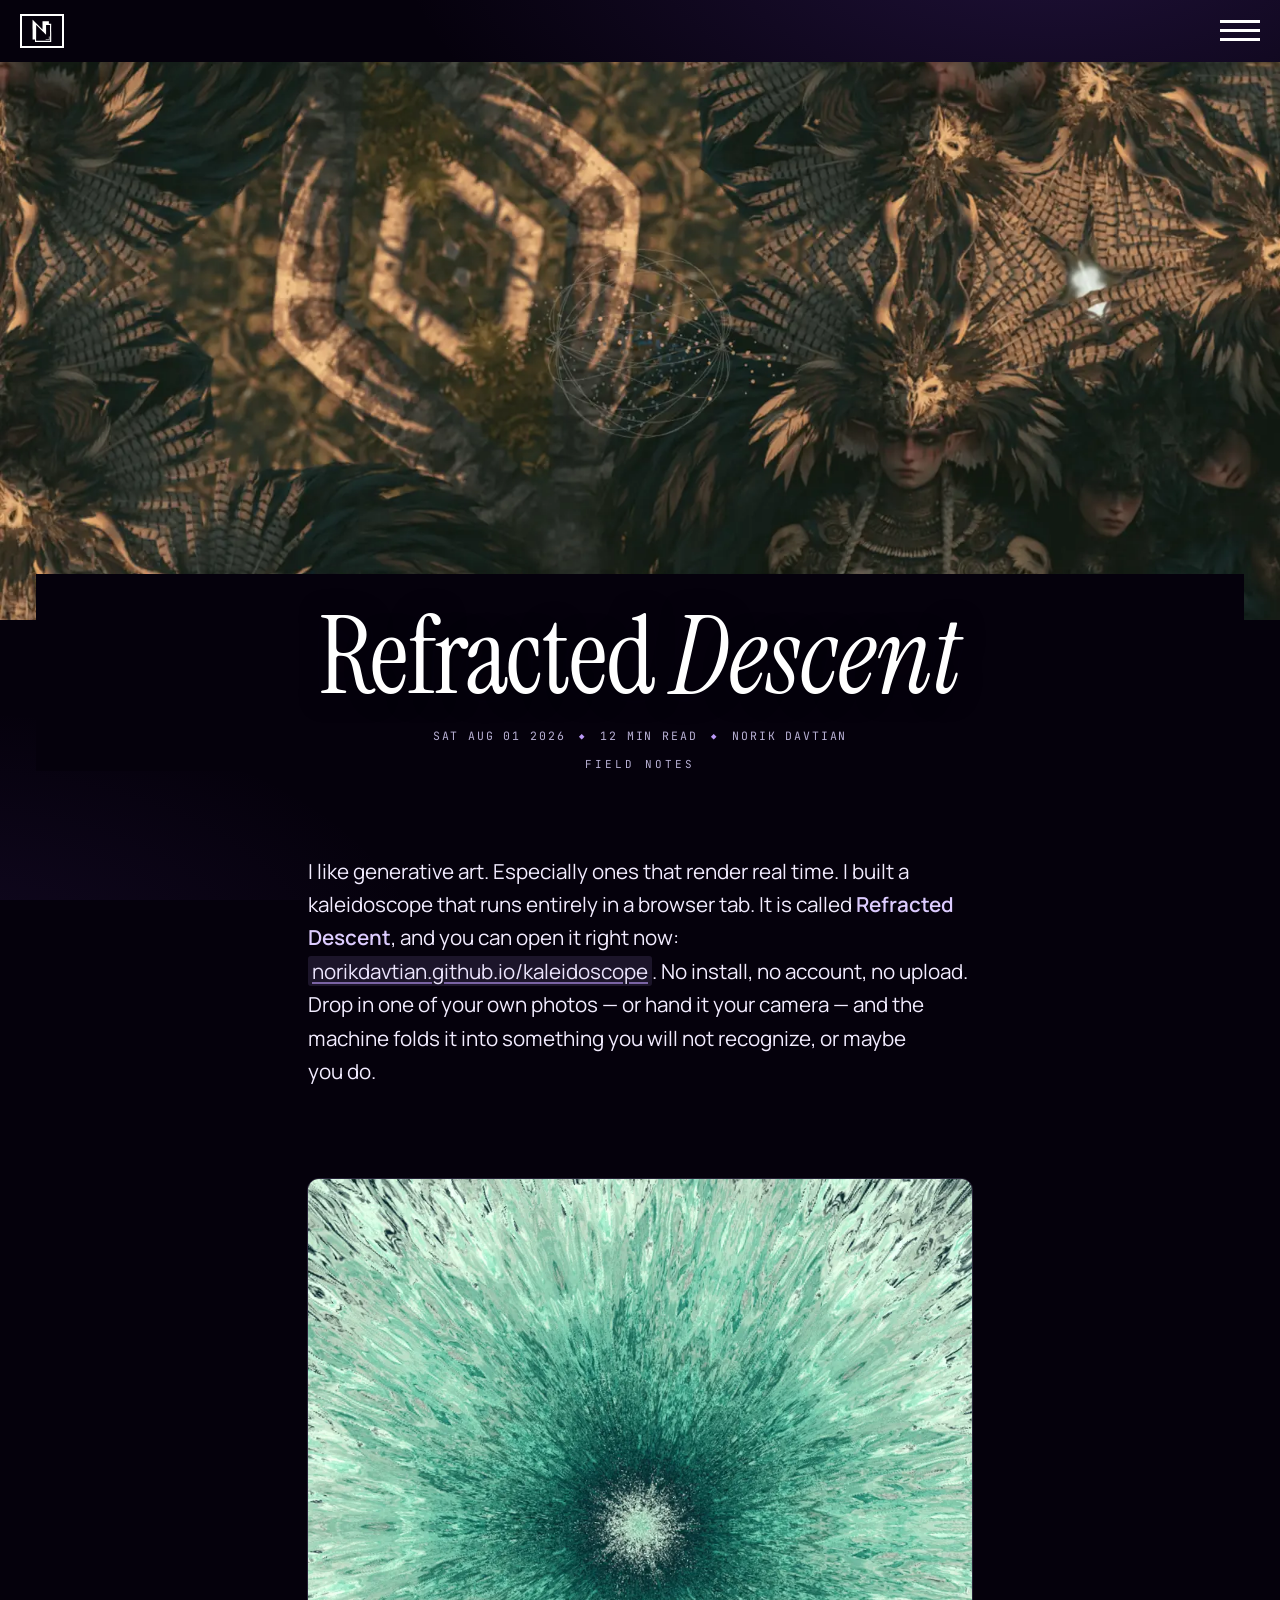
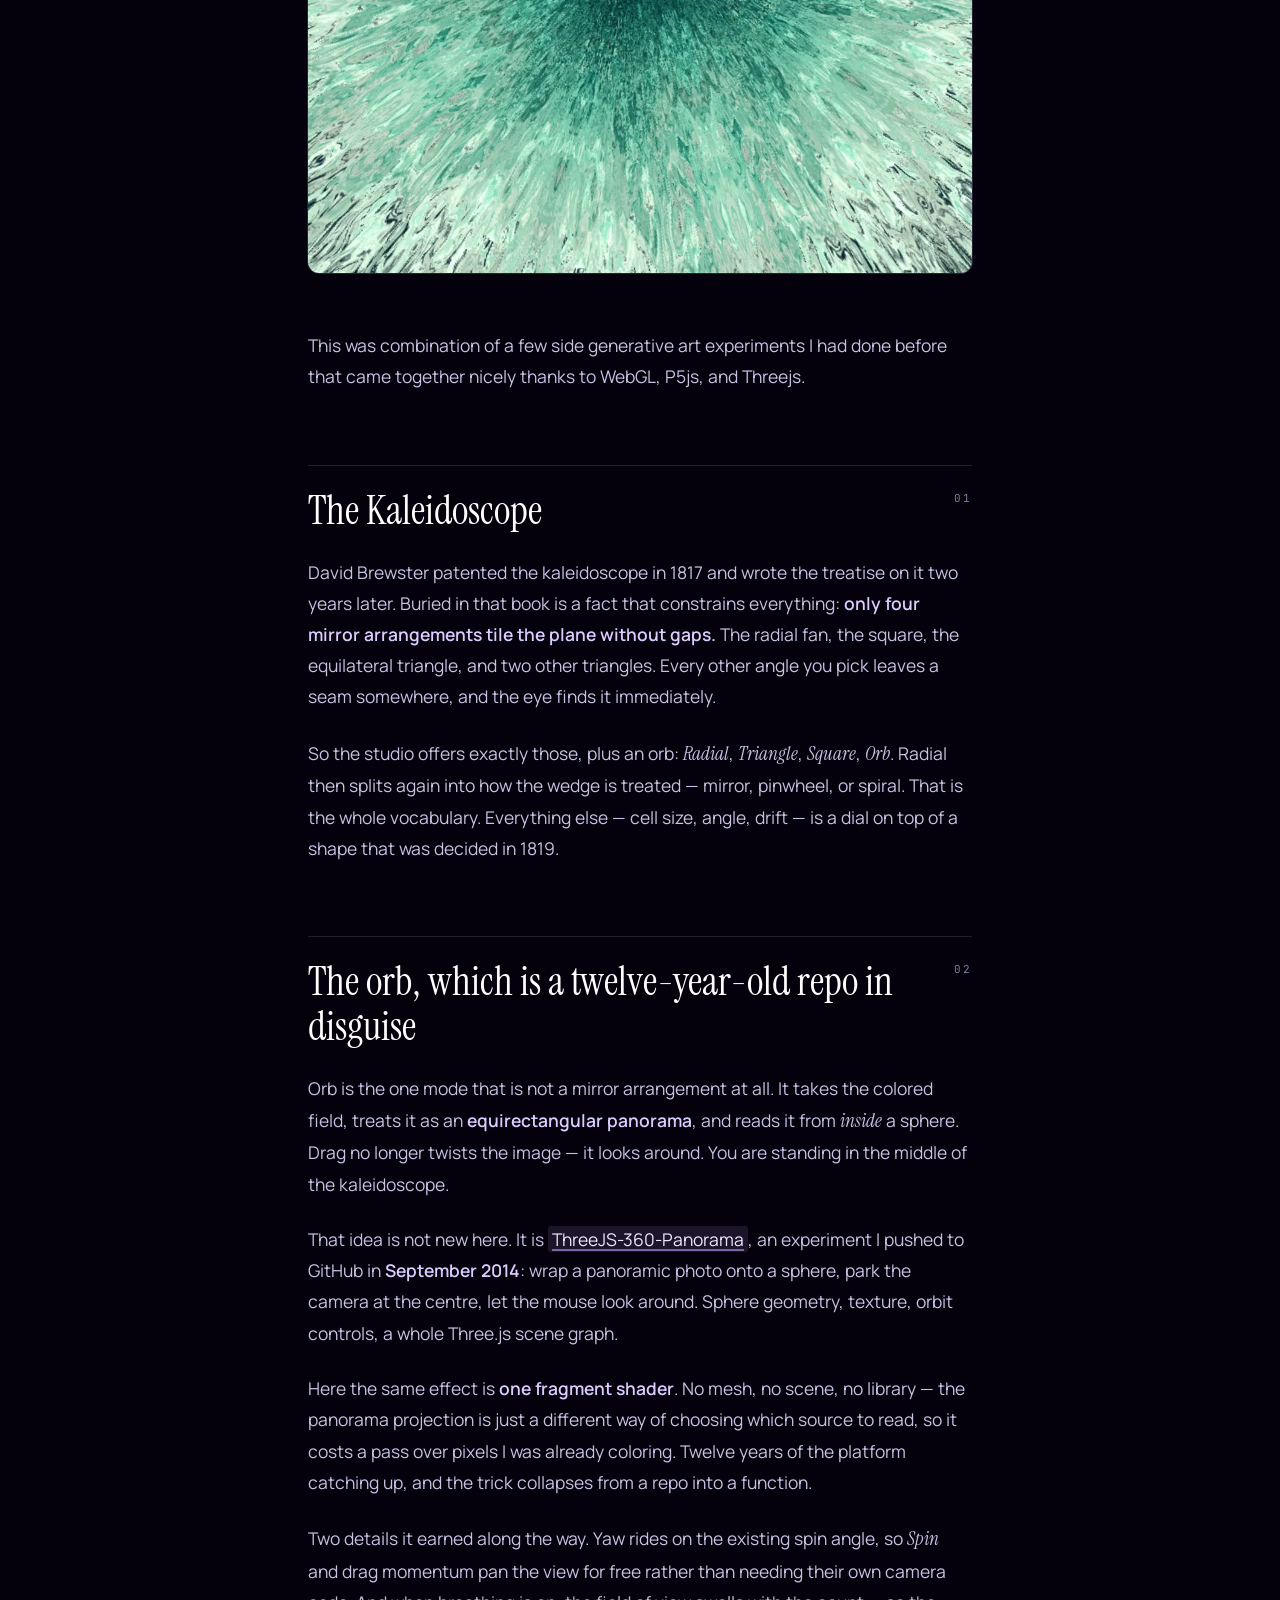
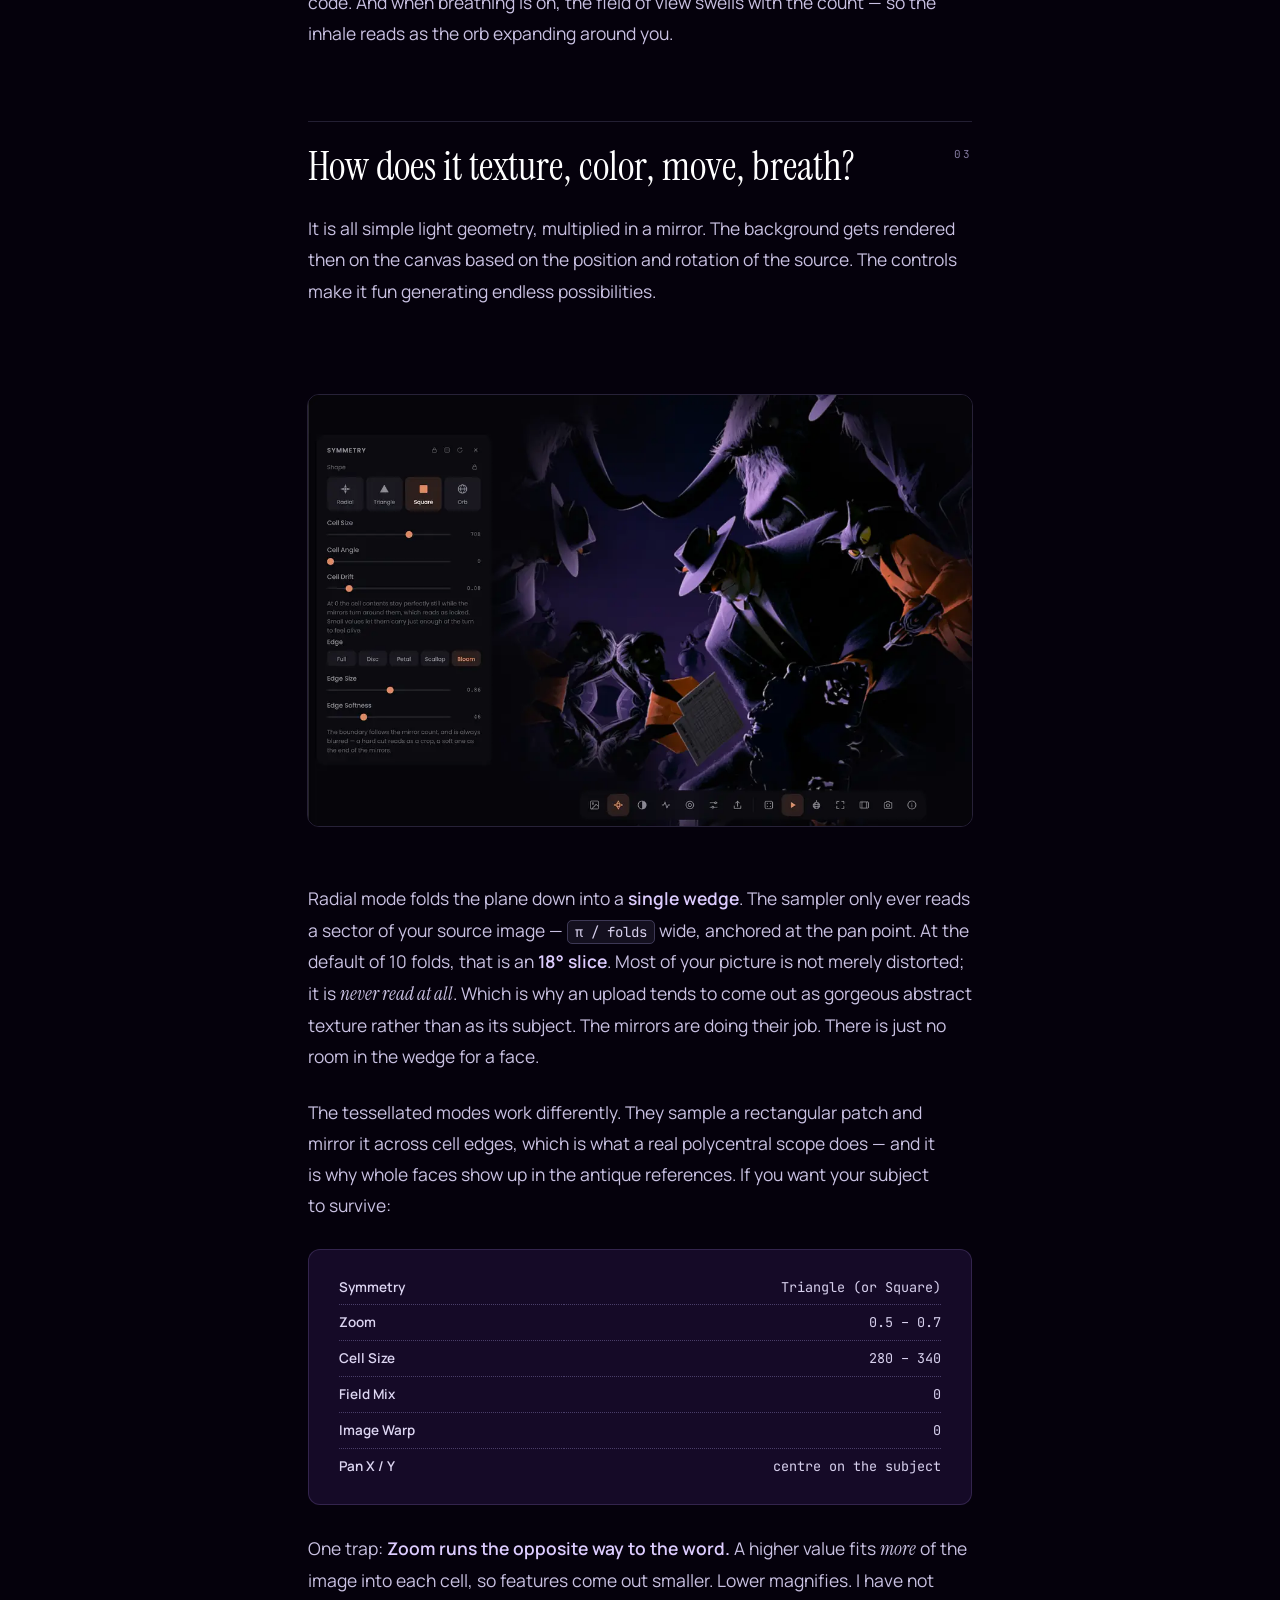
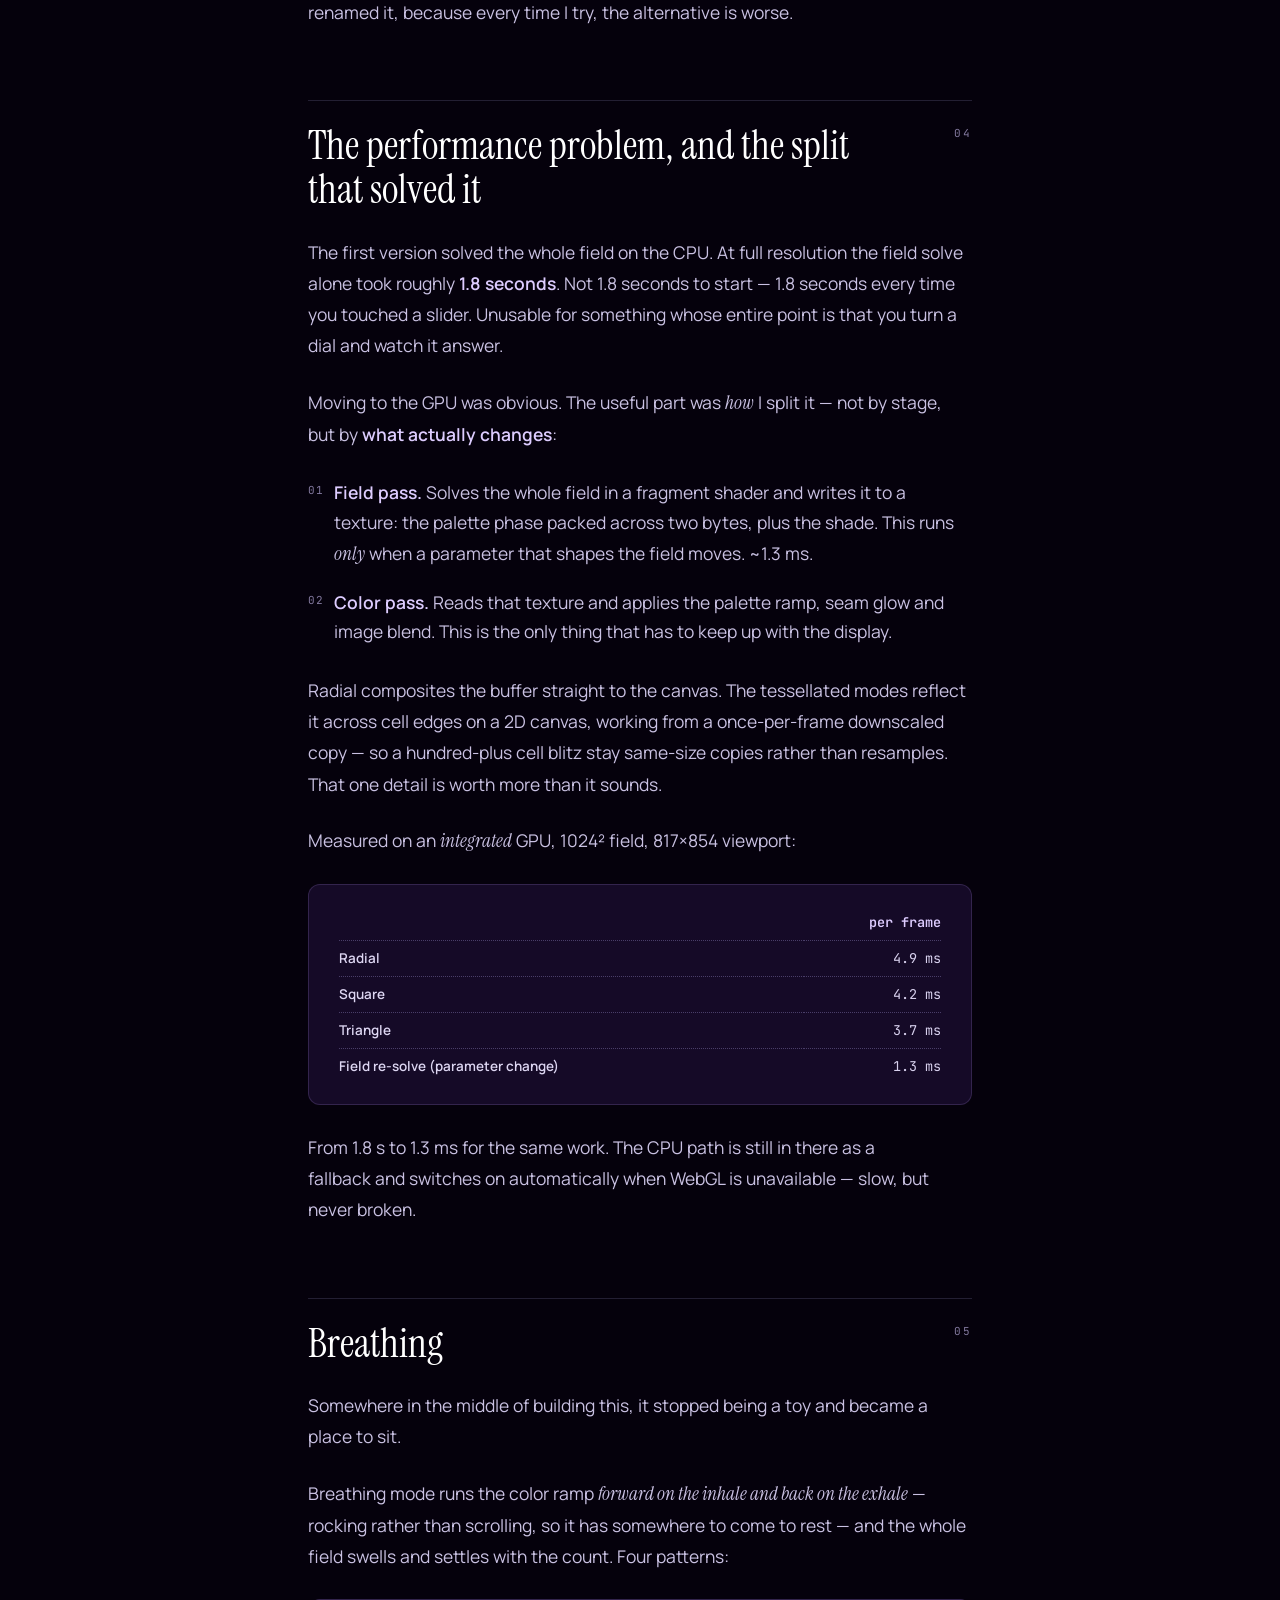
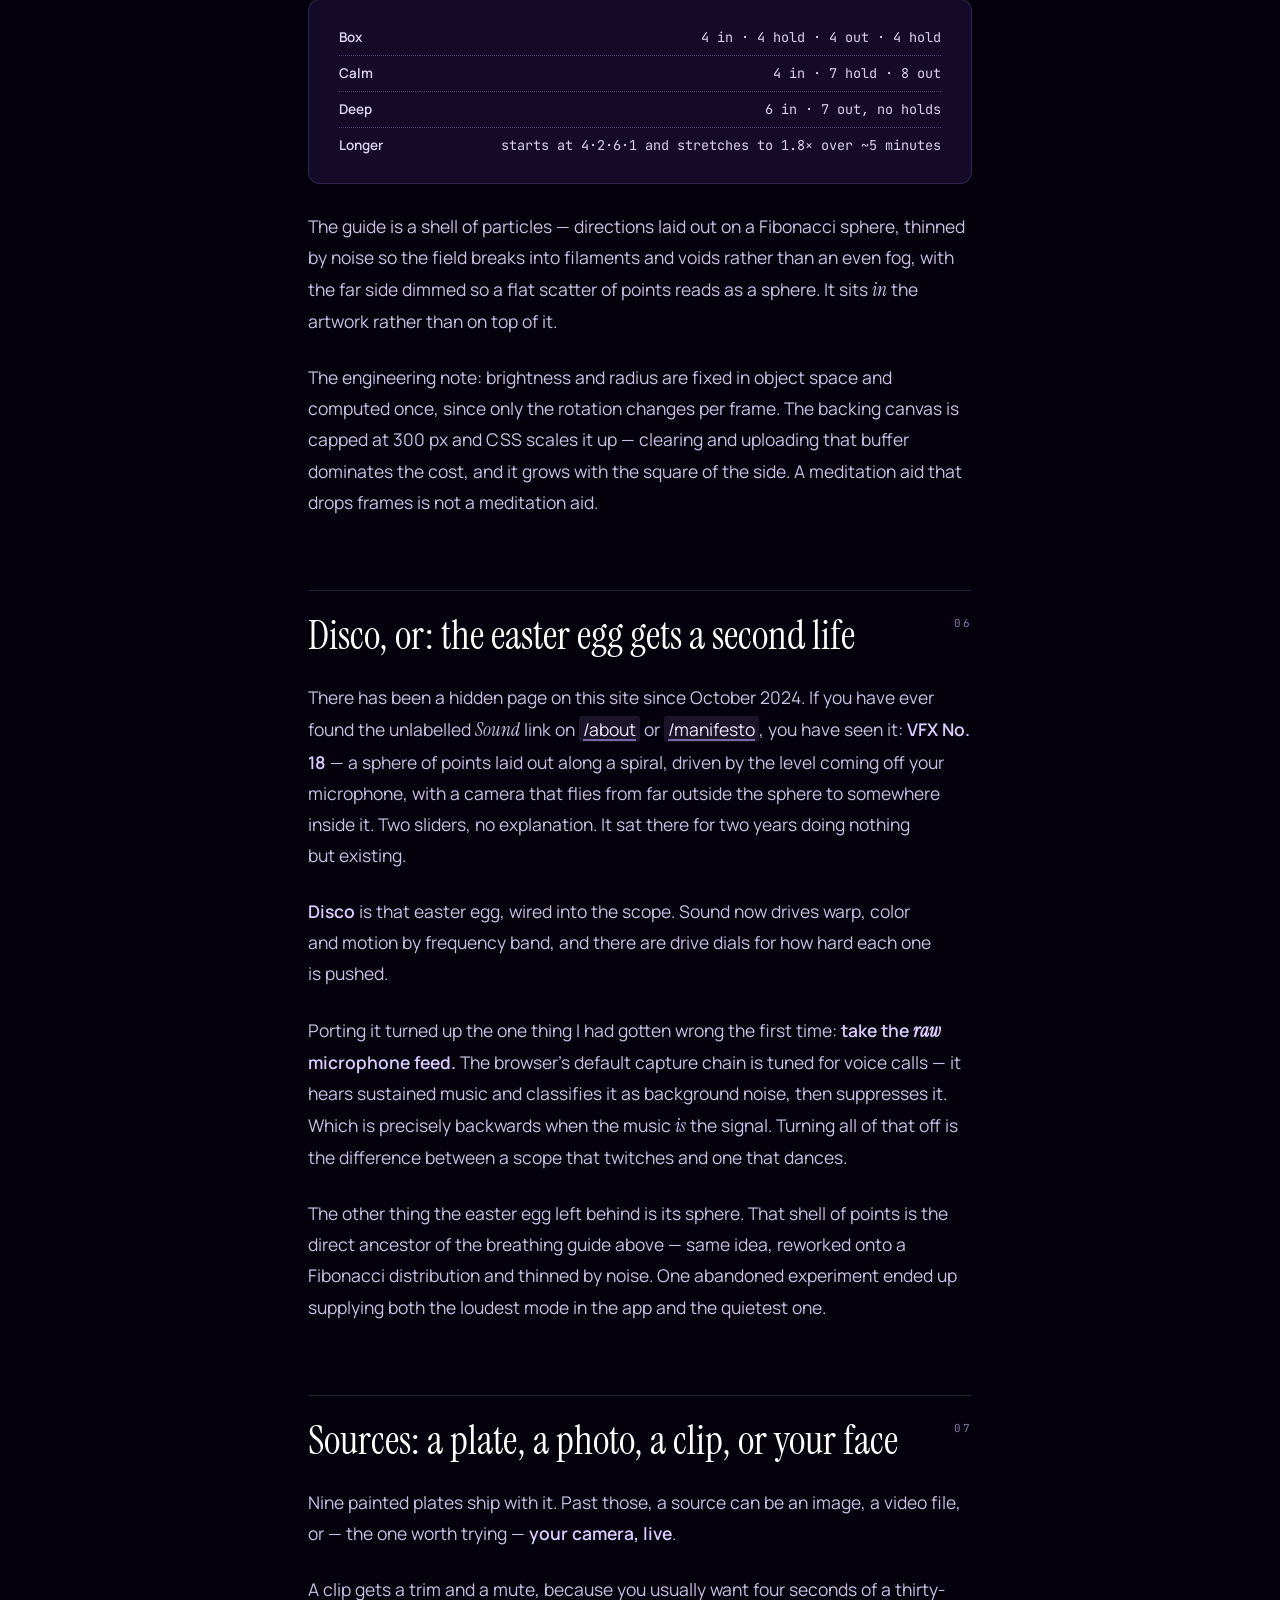
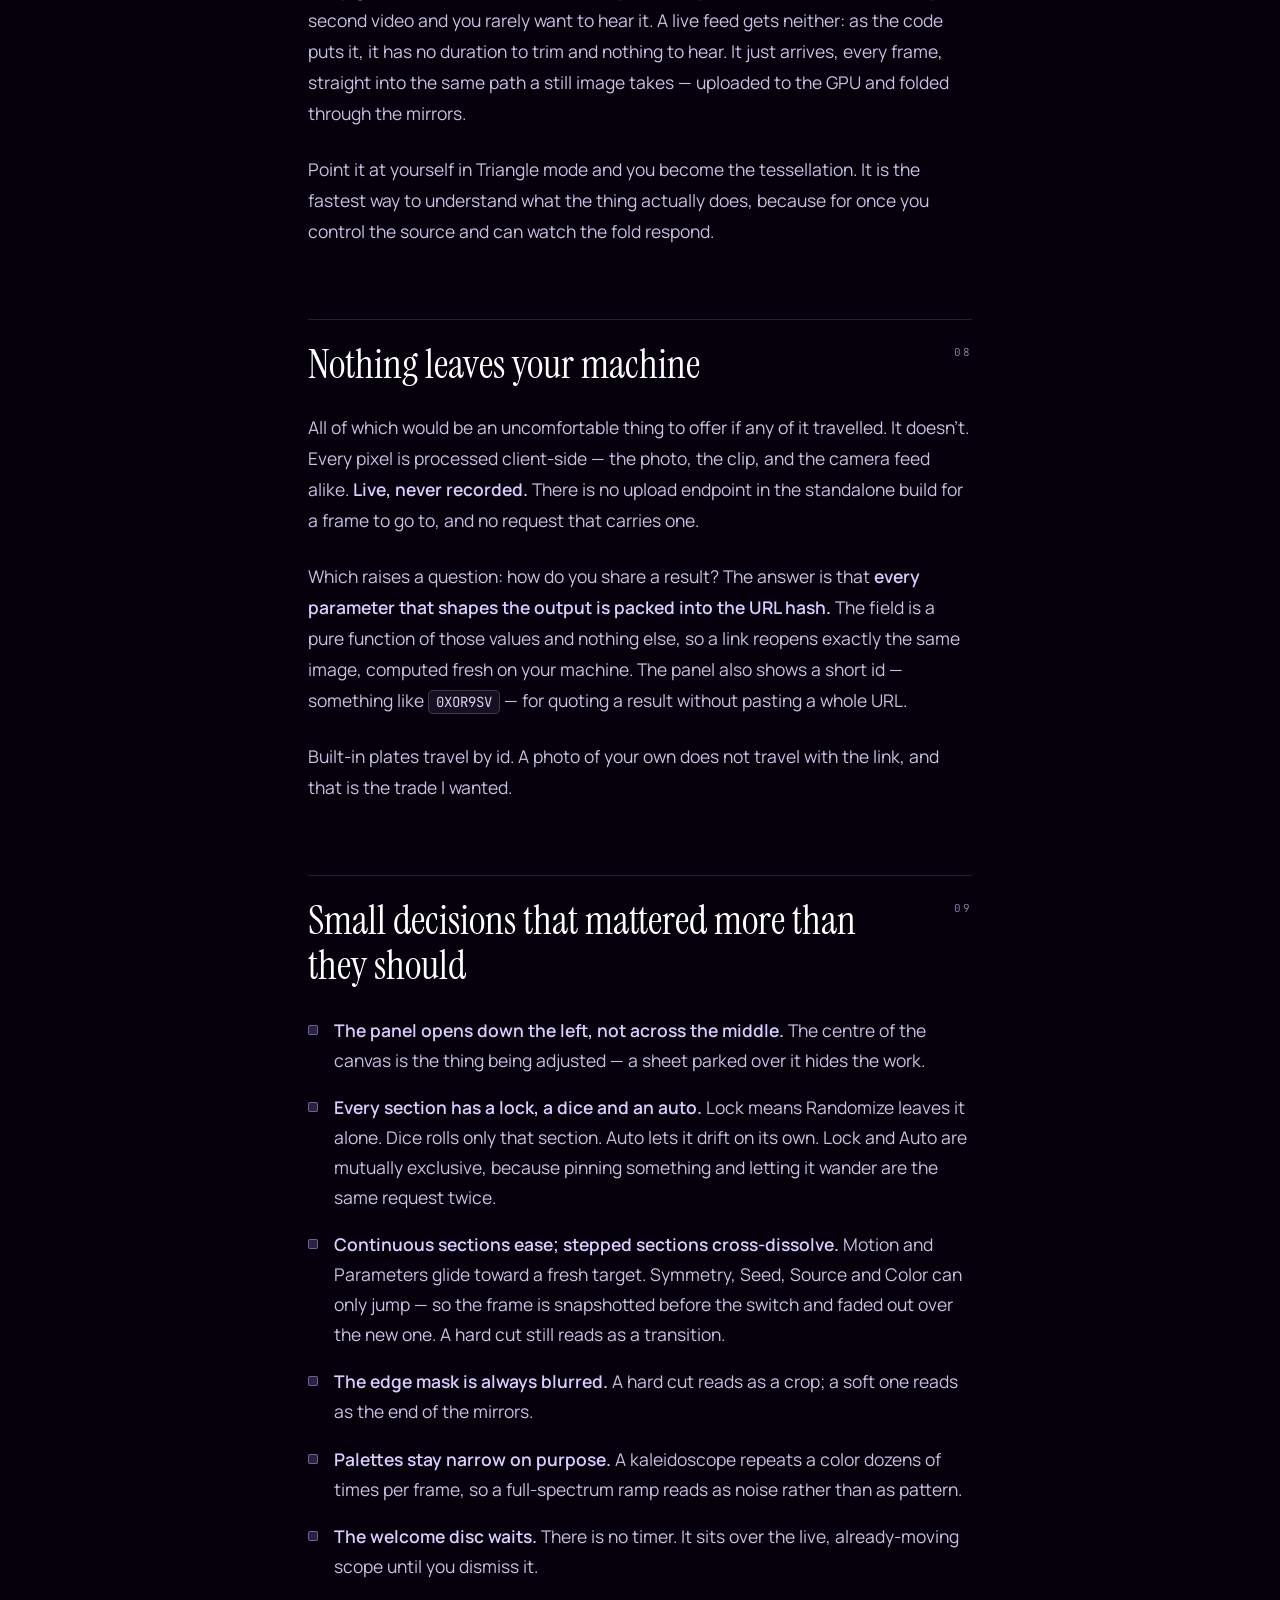
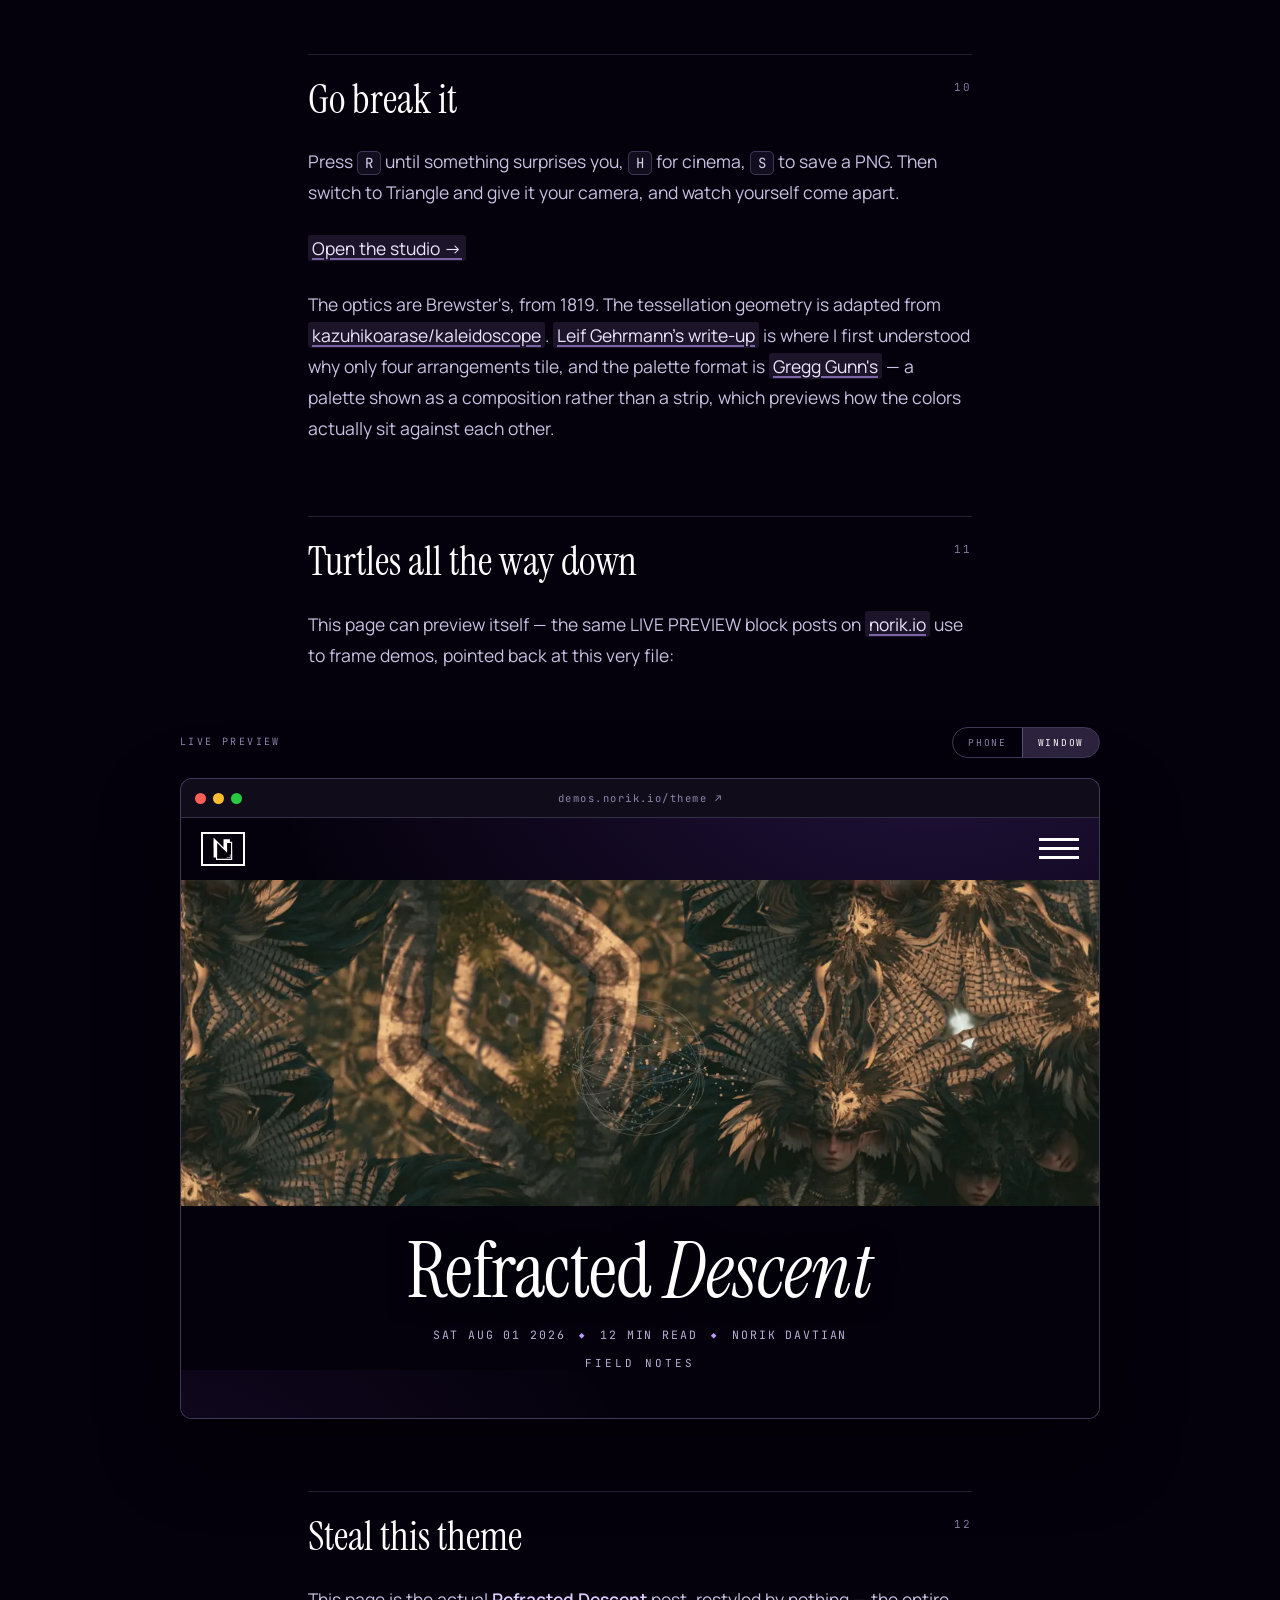
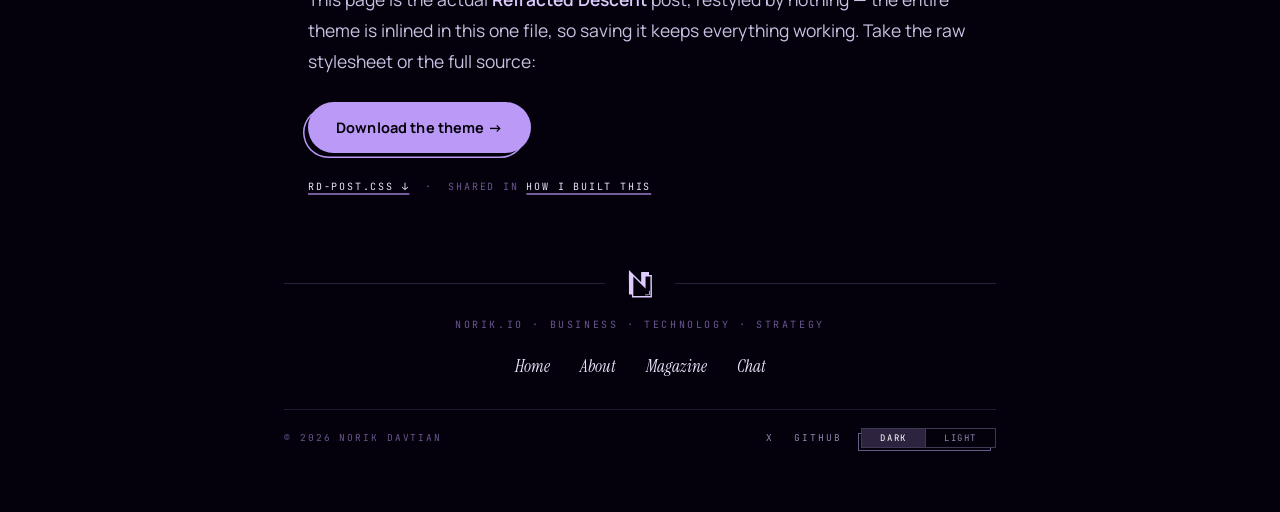
==== theme/index.html @ bcbc30b2 "norik.io demos — Refracted Descent theme and demo blocks demos.norik.io, served by GitHub Pages. Eac" ====
<!DOCTYPE html>
<html lang="en" data-rd data-theme="dark">
<head>
  <meta charset="utf-8">
  <meta name="viewport" content="width=device-width, initial-scale=1">
  <title>Refracted Descent — the theme, self-contained</title>
  <!-- Self-contained: the entire Refracted Descent theme is inlined below, so
       saving this one file keeps the page working (webfonts and the hero
       artwork degrade gracefully offline). -->
  <link rel="stylesheet" href="https://fonts.googleapis.com/css2?family=Instrument+Serif:ital@0;1&family=Manrope:wght@300;400;500;600;700;800&family=JetBrains+Mono:wght@300;400;500;600;700&display=swap">
  <script src="/shared/shell.js" data-bare defer></script>
  <style>
html, body { margin: 0; }

/* design footer (from Refracted Descent.dc.html, medium variant) */
.nmark { height: 26px; width: auto; display: block; }
#main-header .logo { border: 0; padding: 0; color: #000; background: none; display: inline-flex; }
html[data-theme="dark"] #main-header .logo { color: var(--ink); }
.rd-designfoot { max-width: 760px; margin: clamp(48px, 7vw, 72px) auto 0; padding: 0 24px 64px; box-sizing: border-box; }
.rdf-rulerow { display: flex; align-items: center; gap: 22px; }
.rdf-rule { flex: 1; height: 1px; background: rgba(var(--line-rgb), 0.18); }
.rdf-logo { color: var(--chrome); display: inline-flex; will-change: transform; background: none; padding: 0; }
.rdf-logo .nmark { height: 32px; }
.rdf-tag { text-align: center; font-family: var(--tc-mono); font-size: 10px; letter-spacing: 0.26em; color: var(--faint); margin-top: 18px; }
.rdf-nav { display: flex; justify-content: center; flex-wrap: wrap; gap: 8px 30px; margin-top: 24px; }
.rdf-nav a { font-family: var(--tc-serif); font-style: italic; font-size: 17px; color: var(--link); text-decoration: none; background: none; padding: 0; }
.rdf-nav a:hover { color: var(--ink); background: none; }
.rdf-bar { border-top: 1px solid rgba(var(--line-rgb), 0.14); margin-top: 32px; padding-top: 18px; display: flex; justify-content: space-between; align-items: center; flex-wrap: wrap; gap: 10px 24px; font-family: var(--tc-mono); font-size: 9.5px; letter-spacing: 0.2em; color: var(--faint); }
.rdf-bar a { color: var(--dim); text-decoration: none; background: none; padding: 0; }
.rdf-bar a:hover { color: var(--ink); background: none; }
.rdf-bar-right { display: flex; gap: 20px; align-items: center; }

/* ---- site chrome for the self-contained demo --------------------------- */
#main-header { position: relative; z-index: 100; }
#main-header .hdr-inner { display: flex; justify-content: space-between; align-items: center; padding: 14px 20px; }
#main-header .logo, .footer-logo {
  font-family: Georgia, serif; font-weight: 700; font-size: 20px; line-height: 1;
  text-decoration: none; border: 2px solid currentColor; padding: 2px 9px; display: inline-block;
  color: #000; background: none;
}
.burger-menu { width: 40px; height: 30px; background: none; border: 0; cursor: pointer; position: relative; padding: 0; }
.burger-menu i { display: block; position: absolute; height: 3px; width: 100%; left: 0; background: #000; transition: all 0.3s ease; }
.burger-menu i:nth-child(1) { top: 4px; }
.burger-menu i:nth-child(2) { top: 13px; }
.burger-menu i:nth-child(3) { top: 22px; }
.burger-menu.open i:nth-child(1) { transform: rotate(45deg); top: 13px; }
.burger-menu.open i:nth-child(2) { opacity: 0; }
.burger-menu.open i:nth-child(3) { transform: rotate(-45deg); top: 13px; }
#main-nav { position: fixed; inset: 0; z-index: 50; display: flex; flex-direction: column; align-items: center; justify-content: center; gap: 26px; background: #d1d5db; }
#main-nav[hidden] { display: none; }
#main-nav a.text-xl { font-size: 20px; color: #1f2937; text-decoration: none; background: none; padding: 0; }
#main-nav a.bg-black { background: #000; color: #fff; padding: 16px 26px; border-radius: 999px; text-decoration: none; }



.demo-band {
  position: absolute; inset: 0;
  background:
    conic-gradient(from 0.2turn at 30% 40%, rgba(187,154,247,0.55), rgba(129,77,222,0.2) 30%, transparent 45%, rgba(187,154,247,0.4) 70%, transparent 90%),
    radial-gradient(900px 500px at 60% 20%, rgba(129,77,222,0.5), transparent 65%),
    #0a0416;
}
/* ============================================================================
   Refracted Descent blog theme — post pages only.
   Every rule is keyed under html[data-rd], which pages/posts/[id].vue sets on
   mount and removes on unmount, so none of this touches the rest of the site.
   Tokens and layout come from the Claude Design project "Refracted Descent
   Redesign" (Refracted Descent.dc.html + Hero Options.dc.html).
   ========================================================================== */

/* ---- tokens ------------------------------------------------------------ */
/* Dark tokens also apply site-wide when the SiteFooter toggle sets
   data-theme="dark", so the shared chrome below can theme every page. */
html[data-rd],
html[data-theme="dark"] {
    color-scheme: dark;
    --tc-serif: 'Instrument Serif', Georgia, serif;
    --tc-sans: 'Manrope', system-ui, -apple-system, sans-serif;
    --tc-mono: 'JetBrains Mono', ui-monospace, 'SF Mono', monospace;
    --bg: #05010C; --bg-rgb: 5, 1, 12;
    --accent: #BB9AF7; --accent-rgb: 187, 154, 247;
    --accent-deep: #814DDE; --glow-rgb: 129, 77, 222;
    --line-rgb: 194, 184, 255;
    --ink: #ffffff; --ink-hi: #f2ecff; --em: #DDCCFF;
    --rd-body: #c9c1e2; --link: #ece5fd; --label: #ddd6f2;
    --mono-val: #d8d1ee; --note-link: #cbbfe8; --meta-hi: #b8b0d4;
    --note: #a49cc0; --dim: #8f86ad; --num: #83799f; --faint: #6B578F;
    --bar: #C2B8FF; --chrome: #DECCFF;
    --sel-bg: #ffffff; --sel-ink: #05010C;
    --btn-ink: #05010C; --btn-hover: #DDCCFF;
}

html[data-rd][data-theme="light"] {
    color-scheme: light;
    --bg: #ffffff; --bg-rgb: 255, 255, 255;
    --accent: #59635e; --accent-rgb: 89, 99, 94;
    --accent-deep: #262827; --glow-rgb: 133, 147, 140;
    --line-rgb: 38, 40, 39;
    --ink: #262827; --ink-hi: #1d1f1e; --em: #262827;
    --rd-body: #3f4241; --link: #262827; --label: #333534;
    --mono-val: #4a514d; --note-link: #4a514d; --meta-hi: #505854;
    --note: #555e59; --dim: #67726c; --num: #7b8882; --faint: #818e87;
    --bar: #85938c; --chrome: #262827;
    /* The site's classic yellow highlighter carries over to light theme. */
    --sel-bg: #ffe26e; --sel-ink: #000000;
    --btn-ink: #EAEAEA; --btn-hover: #404643;
}
html[data-rd][data-theme="light"] .rd-article i {
    background: #ffe26e;
    color: #000;
}
html[data-rd][data-theme="light"] .rd-toc a.rd-on .rd-toc-label {
    background: #ffe26e;
    color: #000;
}

/* ---- page canvas (overrides the site-wide light pin) ------------------- */
html[data-rd],
html[data-rd] body {
    background:
        radial-gradient(1100px 600px at 82% -10%, rgba(var(--glow-rgb), 0.22), transparent 60%),
        radial-gradient(900px 480px at -5% 108%, rgba(var(--glow-rgb), 0.1), transparent 55%),
        var(--bg);
    background-attachment: fixed;
    color: var(--rd-body);
    font-family: var(--tc-sans);
}

html[data-rd] ::selection { background: var(--sel-bg); color: var(--sel-ink); text-shadow: none; }

/* ---- site chrome ------------------------------------------------------- */
/* The header keeps the site's default look on posts: in-flow, black logo,
   black burger — same as everywhere else, on the page canvas. (z-index above
   the z-50 overlay nav so the burger keeps its morph-to-X and stays
   clickable.) */
html[data-rd] #main-header {
    position: relative;
    z-index: 100;
    background: transparent;
    border: 0;
}
html[data-rd] #main-header .logo { color: #000; }
/* No bar behind the chrome anymore, so dark theme needs light ink to stay
   visible on the dark canvas — on posts and everywhere else. */
html[data-theme="dark"] #main-header .logo { color: var(--ink); }
html[data-theme="dark"] #main-header .burger-menu i { background: var(--ink); }

/* Overlay menu: site default — no re-skin on posts. Dark theme only swaps
   the palette: dark canvas, light links, inverted CTA (site-wide). */
html[data-theme="dark"] #main-nav { background: var(--bg); }
html[data-theme="dark"] #main-nav a.text-xl { color: var(--ink); }
html[data-theme="dark"] #main-nav a.bg-black { background: #fff; color: #000; }

/* The sideways "Business . Technology . Strategy" tag stays off post pages. */
html[data-rd] .services { display: none; }

/* The universal SiteFooter (newsletter + socials + theme pill) recolors on
   posts and on any dark-theme page — both define the rd tokens. */
:is(html[data-rd], html[data-theme="dark"]) :is(html[data-rd], html[data-theme="dark"]) #site-footer { color: var(--rd-body); }
:is(html[data-rd], html[data-theme="dark"]) #site-footer .footer-logo { color: var(--chrome); }
:is(html[data-rd], html[data-theme="dark"]) #site-footer .social a { color: var(--rd-body); }

/* ---- hero -------------------------------------------------------------- */
.rd-hero { position: relative; overflow: hidden; }
.rd-eyebrow {
    font-family: var(--tc-mono);
    font-size: 11px;
    letter-spacing: 0.28em;
    text-transform: uppercase;
}
.rd-title {
    font-family: var(--tc-serif);
    font-weight: 400;
    line-height: 0.98;
    letter-spacing: -0.01em;
    margin: 0;
}
.rd-title em { font-style: italic; letter-spacing: 0; }
.rd-meta {
    display: flex;
    flex-wrap: wrap;
    gap: 14px;
    align-items: baseline;
    font-family: var(--tc-mono);
    font-size: 11.5px;
    letter-spacing: 0.16em;
    text-transform: uppercase;
}
.rd-meta .rd-dot { color: var(--accent); font-size: 9px; }
.rd-hero-media {
    position: absolute;
    left: 50%; top: 0;
    height: 100%; width: auto;
    max-width: none;
    transform: translate3d(-50%, 0, 0);
    will-change: transform;
}
video.rd-hero-media { object-fit: cover; min-width: 100%; }

/* backdrop — full-bleed image, centered title over it */
.rd-hero--backdrop {
    min-height: clamp(540px, 94vh, 920px);
    display: flex;
    flex-direction: column;
}
.rd-hero--backdrop .rd-scrim { display: none; }
.rd-hero--backdrop .rd-hero-copy {
    position: relative; z-index: 2; flex: 1;
    display: flex; flex-direction: column; justify-content: center;
    text-align: center;
    padding: clamp(24px, 4vw, 44px) 20px clamp(56px, 9vh, 96px);
}
.rd-hero--backdrop .rd-eyebrow, .rd-hero--overlap .rd-eyebrow { color: #b8b0d4; }
.rd-hero--backdrop .rd-title {
    font-size: clamp(42px, 9.5vw, 122px);
    margin: 28px auto 0;
    max-width: 980px;
    color: #ffffff;
}
.rd-hero--backdrop .rd-meta { justify-content: center; margin-top: 30px; color: #b8b0d4; }
.rd-hero--backdrop .rd-meta .rd-dot, .rd-hero--overlap .rd-meta .rd-dot { color: #BB9AF7; }

/* classic — image band, then title below on the page canvas */
.rd-hero--classic { padding-top: 0; }
.rd-hero--classic .rd-band {
    position: relative;
    height: clamp(320px, 58vh, 640px);
    overflow: hidden;
}
/* Cover the full band width with ~15% overflow so the sideways parallax
   pan has a budget to move within. */
.rd-hero--classic .rd-band .rd-hero-media {
    width: 115%;
    min-width: 115%;
    height: 100%;
    object-fit: cover;
}
.rd-hero--classic .rd-hero-copy { text-align: center; padding: clamp(30px, 5vh, 48px) 24px 0; }
.rd-hero--classic .rd-eyebrow, .rd-hero--plate .rd-eyebrow, .rd-hero--split .rd-eyebrow { color: var(--dim); }
.rd-hero--classic .rd-title, .rd-hero--plate .rd-title {
    font-size: clamp(38px, 6.5vw, 76px);
    margin: 16px auto 0;
    color: var(--ink);
}
.rd-hero--classic .rd-meta, .rd-hero--plate .rd-meta { justify-content: center; margin-top: 18px; color: var(--meta-hi); }

/* split — title panel left, image column right */
.rd-hero--split { min-height: clamp(540px, 94vh, 920px); display: flex; }
.rd-hero--split .rd-split-copy {
    width: 35%; flex: none;
    display: flex; flex-direction: column; justify-content: center;
    box-sizing: border-box;
    padding: 96px clamp(26px, 4vw, 64px) 48px;
}
.rd-hero--split .rd-title { font-size: clamp(36px, 4vw, 60px); line-height: 1.06; color: var(--ink); }
.rd-hero--split .rd-meta { margin-top: 22px; color: var(--meta-hi); display: block; line-height: 2; }
.rd-hero--split .rd-split-media { flex: 1; position: relative; overflow: hidden; }
@media (max-width: 899px) {
    .rd-hero--split { flex-direction: column; min-height: 0; }
    .rd-hero--split .rd-split-copy { width: 100%; padding-top: 96px; }
    .rd-hero--split .rd-split-media { min-height: 46vh; }
}

/* plate — quiet type first, image as a framed print below */
.rd-hero--plate { padding-top: 28px; }
.rd-hero--plate .rd-hero-copy { text-align: center; padding: 0 24px; }
.rd-hero--plate .rd-plate { max-width: 1240px; margin: clamp(28px, 5vh, 44px) auto 0; padding: 0 clamp(24px, 5vw, 44px); }
.rd-hero--plate .rd-plate img,
.rd-hero--plate .rd-plate video {
    display: block; width: 100%; height: auto;
    border: 1px solid rgba(var(--line-rgb), 0.24);
}
.rd-hero--plate .rd-plate-caption {
    display: flex; justify-content: space-between; gap: 16px;
    font-family: var(--tc-mono);
    font-size: 8.5px; letter-spacing: 0.14em; text-transform: uppercase;
    color: var(--faint);
    margin-top: 8px;
}

/* overlap — image band up top, huge title breaking out of it */
.rd-hero--overlap .rd-band {
    position: relative;
    height: clamp(340px, 62vh, 680px);
    overflow: hidden;
}
/* Cover the full band width with ~15% overflow so the sideways parallax
   pan has a budget to move within. */
.rd-hero--overlap .rd-band .rd-hero-media {
    width: 115%;
    min-width: 115%;
    height: 100%;
    object-fit: cover;
}
.rd-hero--overlap .rd-band .rd-scrim {
    position: absolute; inset: 0;
    background: linear-gradient(to top, rgba(5,1,12,0.55) 0%, rgba(5,1,12,0.1) 45%, rgba(5,1,12,0.4) 100%);
}
.rd-hero--overlap .rd-hero-copy {
    position: relative;
    max-width: 1080px;
    margin: clamp(-46px, -6vw, -72px) auto 0;
    padding: clamp(20px, 3vw, 32px) clamp(24px, 5vw, 64px) 0;
    /* Solid page-canvas plate so the title breaks out of the image cleanly. */
    background: var(--bg);
    text-align: center;
}
.rd-hero--overlap .rd-meta { justify-content: center; }
.rd-hero--overlap .rd-title {
    font-size: clamp(48px, 8.5vw, 108px);
    line-height: 0.94;
    color: #ffffff;
    text-shadow: 0 2px 24px rgba(5, 1, 12, 0.55);
}
html[data-rd][data-theme="light"] .rd-hero--overlap .rd-title {
    color: var(--ink);
    text-shadow: 0 2px 24px rgba(255, 255, 255, 0.65);
}
.rd-hero--overlap .rd-meta { margin-top: 20px; color: var(--meta-hi); }
.rd-hero--overlap .rd-eyebrow { margin-top: 14px; }

/* ---- table of contents ------------------------------------------------- */
.rd-toc {
    position: fixed;
    left: 44px; top: 200px;
    width: 240px;
    z-index: 40;
}
.rd-toc-head {
    font-family: var(--tc-mono);
    font-size: 10px; letter-spacing: 0.24em;
    color: var(--faint);
    margin-bottom: 16px;
}
.rd-toc a {
    display: flex; gap: 10px; align-items: baseline;
    margin: 0 0 10px;
    text-decoration: none;
    font-family: var(--tc-mono);
    font-size: 11px; letter-spacing: 0.02em;
    color: var(--dim);
}
.rd-toc a:hover { color: var(--ink); background: transparent; }
.rd-toc a .rd-toc-num { font-size: 10px; color: var(--faint); }
.rd-toc a .rd-toc-label { padding: 1px 4px; border-radius: 3px; }
.rd-toc a.rd-on { color: var(--ink); font-weight: 700; }
.rd-toc a.rd-on .rd-toc-label { background: rgba(var(--accent-rgb), 0.22); }

/* ---- article ----------------------------------------------------------- */
.rd-article {
    max-width: 664px;
    margin: clamp(56px, 9vw, 84px) auto 0;
    padding: 0 24px;
    font-size: 17.5px;
    line-height: 1.78;
    text-wrap: pretty;
    font-weight: 400;
    counter-reset: rd-sec;
}
.rd-article a {
    color: var(--link);
    text-decoration: underline;
    text-decoration-color: rgba(var(--accent-rgb), 0.6);
    text-decoration-thickness: 1.5px;
    text-underline-offset: 3px;
    /* Slight resting tint so links read as marked without being loud. */
    background: rgba(var(--accent-rgb), 0.13);
    padding: 1px 4px;
    border-radius: 3px;
    transition: background 0.15s ease-out, color 0.15s ease-out, text-decoration-color 0.15s ease-out;
}
.rd-article a:hover {
    color: var(--ink);
    background: rgba(var(--accent-rgb), 0.28);
    text-decoration-color: var(--accent);
}
/* CTA pill from the design ("Open the studio →") — add class="rd-cta" to a
   link in post content. */
.rd-article a.rd-cta {
    display: inline-flex;
    align-items: center;
    gap: 10px;
    background: var(--accent);
    color: var(--btn-ink);
    font-weight: 700;
    font-size: 14.5px;
    letter-spacing: 0.01em;
    padding: 13px 28px;
    border-radius: 999px;
    text-decoration: none;
    box-shadow: -5px 5px 0 -1.5px rgba(var(--bg-rgb), 1), -5px 5px 0 0 var(--accent);
    transition: transform 0.12s ease-out, box-shadow 0.12s ease-out, background 0.15s ease-out;
}
.rd-article a.rd-cta:hover {
    background: var(--btn-hover);
    color: var(--btn-ink);
    transform: translate(-2px, 2px);
    box-shadow: -3px 3px 0 -1.5px rgba(var(--bg-rgb), 1), -3px 3px 0 0 var(--accent);
}
.rd-article a.rd-cta:active {
    transform: translate(-5px, 5px);
    box-shadow: 0 0 0 -1.5px rgba(var(--bg-rgb), 1), 0 0 0 0 var(--accent);
}

/* Image links get none of the text-link chrome — no tint, padding, or
   underline peeking out around the image. */
.rd-article a:has(img),
html[data-rd][data-theme="light"] .rd-article a:has(img) {
    background: none;
    padding: 0;
    border-radius: 0;
    text-decoration: none;
}
/* Light theme: the highlighter-yellow family instead of the lilac tint. */
html[data-rd][data-theme="light"] .rd-article a {
    color: var(--ink);
    background: rgba(255, 226, 110, 0.4);
    text-decoration-color: #ffd94d;
}
html[data-rd][data-theme="light"] .rd-article a:hover {
    background: #ffe26e;
    color: #000;
    text-decoration-color: #ffd94d;
}

.rd-article p { margin: 1.4em 0; line-height: 1.78; }
.rd-article > .rd-content > p:first-child {
    margin-top: 0;
    font-size: 1.18em;
    line-height: 1.62;
    color: var(--ink-hi);
}

.rd-article h2 {
    position: relative;
    font-family: var(--tc-serif);
    font-weight: 400;
    font-size: clamp(26px, 3.6vw, 40px);
    line-height: 1.12;
    color: var(--ink);
    border-top: 1px solid rgba(var(--line-rgb), 0.16);
    margin: 72px 0 0;
    padding: 22px 64px 0 0;
    counter-increment: rd-sec;
    scroll-margin-top: 40px;
    clear: both;
}
.rd-article h2::after {
    content: counter(rd-sec, decimal-leading-zero);
    position: absolute;
    right: 0; top: 26px;
    font-family: var(--tc-mono);
    font-size: 11px;
    color: var(--num);
    letter-spacing: 0.16em;
}
.rd-article h3 {
    font-family: var(--tc-serif);
    font-weight: 400;
    font-size: 1.45em;
    color: var(--ink);
    margin: 2em 0 0;
}

.rd-article strong { color: var(--em); font-weight: 600; }
.rd-article em { font-family: var(--tc-serif); font-style: italic; font-size: 1.07em; }
.rd-article i { background: rgba(var(--accent-rgb), 0.15); color: var(--em); padding: 1px 5px; border-radius: 4px; }

.rd-article code {
    font-family: var(--tc-mono);
    font-size: 0.8em;
    background: rgba(var(--line-rgb), 0.08);
    border: 1px solid rgba(var(--line-rgb), 0.24);
    border-radius: 5px;
    padding: 2px 7px;
    color: var(--mono-val);
}
.rd-article kbd {
    font-family: var(--tc-mono);
    font-size: 0.8em;
    background: rgba(var(--line-rgb), 0.08);
    border: 1px solid rgba(var(--line-rgb), 0.26);
    border-bottom-width: 2px;
    border-radius: 5px;
    padding: 2px 8px;
    color: var(--ink);
}
.rd-article pre {
    background: rgba(var(--line-rgb), 0.06);
    border: 1px solid rgba(var(--line-rgb), 0.18);
    border-radius: 12px;
    padding: 18px 22px;
    overflow-x: auto;
    font-size: 0.82em;
    line-height: 1.6;
}
.rd-article pre code { background: none; border: 0; padding: 0; }

/* Code blocks: the design's spec-card chrome — header bar with label,
   language tag and copy button. Markup is built at mount in [id].vue. */
.rd-article .rd-codeframe {
    margin: 2em 0;
    border: 1px solid rgba(var(--line-rgb), 0.2);
    border-radius: 10px;
    overflow: hidden;
}
.rd-article .rd-codeframe > figcaption {
    display: flex;
    justify-content: space-between;
    align-items: center;
    gap: 12px;
    padding: 8px 10px 8px 16px;
    margin: 0;
    border-bottom: 1px solid rgba(var(--line-rgb), 0.14);
    font-family: var(--tc-mono);
    font-size: 10px;
    letter-spacing: 0.2em;
    text-transform: uppercase;
    color: var(--dim);
    text-align: left;
}
.rd-codeframe-meta { display: flex; align-items: center; gap: 14px; color: var(--faint); }
.rd-codeframe-meta button {
    font-family: var(--tc-mono);
    font-size: 9.5px;
    letter-spacing: 0.16em;
    padding: 5px 12px;
    border: 1px solid rgba(var(--line-rgb), 0.3);
    border-radius: 6px;
    background: transparent;
    color: var(--dim);
    cursor: pointer;
}
.rd-codeframe-meta button:hover { color: var(--ink); border-color: rgba(var(--line-rgb), 0.5); }
.rd-article .rd-codeframe pre {
    margin: 0;
    border: 0;
    border-radius: 0;
    padding: 16px 20px;
    background: rgba(var(--line-rgb), 0.05);
    font-size: 13px;
    line-height: 1.8;
    color: var(--mono-val);
}

.rd-article blockquote {
    position: relative;
    border-left: 0;
    margin: 2.6em auto;
    padding: 0 0 0 clamp(30px, 6vw, 52px);
    font-family: var(--tc-serif);
    font-style: italic;
    font-size: clamp(23px, 4.8vw, 29px);
    line-height: 1.4;
    color: var(--ink-hi);
    text-wrap: pretty;
}
/* Oversized hanging quote mark in the accent tint — replaces the legacy red
   glyph and left rule. */
.rd-article blockquote::before {
    content: '\201C';
    position: absolute;
    left: -4px;
    top: -0.08em;
    float: none;
    width: auto;
    height: auto;
    margin: 0;
    font: 400 2.4em/1 var(--tc-serif);
    color: rgba(var(--accent-rgb), 0.5);
}
.rd-article blockquote p {
    margin: 0 0 0.6em;
    padding: 0;
    font: inherit;
    text-indent: 0;
    text-align: left;
}
.rd-article blockquote cite,
.rd-article blockquote p > strong:last-of-type {
    display: block;
    float: none;
    margin: 18px 0 0;
    padding: 0;
    font-family: var(--tc-mono);
    font-style: normal;
    font-weight: 400;
    font-size: 11px;
    letter-spacing: 0.18em;
    text-transform: uppercase;
    color: var(--dim);
}

.rd-article img,
.rd-article figure:not(.rd-codeframe) {
    /* Images bleed out of the text column so they read larger. */
    display: block;
    width: min(920px, calc(100vw - 48px));
    max-width: none;
    height: auto;
    margin: 56px 0 56px 50%;
    transform: translateX(-50%);
}
.rd-article img {
    border-radius: 12px;
    border: 1px solid rgba(var(--line-rgb), 0.18);
}
.rd-article figure img { width: 100%; margin: 0; transform: none; }
/* With the fixed contents rail on wide screens, cap the bleed so images
   stay clear of it (rail ends ~284px from the left edge). */
@media (min-width: 1280px) {
    .rd-article img,
    .rd-article figure:not(.rd-codeframe),
    .rd-article .rd-demo {
        width: max(100%, min(920px, calc(100vw - 620px)));
    }
    .rd-article figure img { width: 100%; }
}

/* Demo embeds: the design's LIVE PREVIEW block around article iframes —
   label + device toggle, then a browser-window or phone-bezel frame.
   Markup is built at mount in [id].vue around raw <iframe> from content. */
.rd-article .rd-demo {
    width: min(920px, calc(100vw - 48px));
    margin: 56px 0 56px 50%;
    transform: translateX(-50%);
    display: flex;
    flex-direction: column;
    align-items: center;
    gap: 20px;
}
.rd-demo-head {
    display: flex;
    justify-content: space-between;
    align-items: center;
    width: 100%;
    gap: 14px;
    flex-wrap: wrap;
}
.rd-demo-label {
    font-family: var(--tc-mono);
    font-size: 10px;
    letter-spacing: 0.24em;
    color: var(--dim);
}
.rd-demo-toggle {
    display: flex;
    border: 1px solid rgba(var(--line-rgb), 0.3);
    border-radius: 999px;
    overflow: hidden;
}
.rd-demo-toggle button {
    font-family: var(--tc-mono);
    font-size: 9.5px;
    letter-spacing: 0.18em;
    padding: 8px 15px;
    border: 0;
    cursor: pointer;
    background: transparent;
    color: var(--dim);
}
.rd-demo-toggle button + button { border-left: 1px solid rgba(var(--line-rgb), 0.3); }
.rd-demo-toggle button.rd-on { background: rgba(var(--accent-rgb), 0.22); color: var(--ink); }
.rd-demo-open {
    font-family: var(--tc-mono);
    font-size: 10px;
    letter-spacing: 0.22em;
    color: var(--note-link);
    text-decoration: none;
    border-bottom: 1px dotted rgba(var(--line-rgb), 0.4);
    padding-bottom: 2px;
    background: none;
    border-radius: 0;
}
.rd-article a.rd-demo-open { background: none; padding: 0 0 2px; }
.rd-article a.rd-demo-open:hover { color: var(--ink); background: none; }
.rd-article .rd-demoframe {
    width: 100%;
    box-sizing: border-box;
    border: 1px solid rgba(var(--line-rgb), 0.3);
    border-radius: 12px;
    overflow: hidden;
    box-shadow: 0 30px 80px rgba(0, 0, 0, 0.4);
    background: var(--bg);
}
/* Phone bezel variant */
.rd-phoneframe {
    width: min(390px, 100%);
    box-sizing: border-box;
    background: #0b0b10;
    border: 2px solid rgba(var(--line-rgb), 0.35);
    border-radius: 48px;
    padding: 12px;
    box-shadow: 0 30px 80px rgba(0, 0, 0, 0.45);
}
.rd-phone-screen {
    position: relative;
    border-radius: 36px;
    overflow: hidden;
    background: var(--bg);
    height: 700px;
}
.rd-phone-notch {
    position: absolute;
    top: 10px;
    left: 50%;
    transform: translateX(-50%);
    width: 108px;
    height: 24px;
    background: #0b0b10;
    border-radius: 999px;
    z-index: 2;
}
.rd-phone-screen iframe {
    width: 100%;
    height: 100%;
    border: 0;
    display: block;
    background: var(--bg);
    margin: 0;
}
.rd-demoframe-bar {
    display: flex;
    align-items: center;
    gap: 14px;
    padding: 10px 14px;
    border-bottom: 1px solid rgba(var(--line-rgb), 0.2);
    background: rgba(var(--line-rgb), 0.06);
}
.rd-demoframe-lights { display: flex; gap: 7px; flex: none; }
.rd-demoframe-lights span { width: 11px; height: 11px; border-radius: 50%; }
.rd-demoframe-lights span:nth-child(1) { background: #ff5f57; }
.rd-demoframe-lights span:nth-child(2) { background: #febc2e; }
.rd-demoframe-lights span:nth-child(3) { background: #28c840; }
.rd-demoframe-bar a {
    flex: 1;
    min-width: 0;
    text-align: center;
    font-family: var(--tc-mono);
    font-size: 10.5px;
    letter-spacing: 0.14em;
    color: var(--dim);
    text-decoration: none;
    white-space: nowrap;
    overflow: hidden;
    text-overflow: ellipsis;
    background: none;
    padding: 0;
    border-radius: 0;
}
.rd-demoframe-bar a:hover { color: var(--ink); background: none; }
.rd-demoframe-pad { width: 47px; flex: none; }
.rd-article .rd-demoframe iframe {
    width: 100%;
    height: 600px;
    border: 0;
    display: block;
    background: var(--bg);
    margin: 0;
}
.rd-article figcaption {
    margin-top: 12px;
    font-family: var(--tc-mono);
    font-size: 10.5px;
    letter-spacing: 0.14em;
    text-transform: uppercase;
    color: var(--faint);
    text-align: right;
}

.rd-article hr { border: 0; height: 1px; background: rgba(var(--line-rgb), 0.16); margin: 64px 0; }

/* Lists: square accent dots */
.rd-article ul, .rd-article ol { list-style: none; padding: 0; margin: 1.6em 0; }
.rd-article li { position: relative; padding-left: 26px; margin: 0 0 18px; line-height: 1.7; }
.rd-article ul li::before {
    content: '';
    position: absolute;
    left: 0; top: 0.52em;
    width: 8px; height: 8px;
    border-radius: 2px;
    background: rgba(var(--accent-rgb), 0.22);
    border: 1px solid rgba(var(--accent-rgb), 0.5);
}
.rd-article ol { counter-reset: rd-ol; }
.rd-article ol li { counter-increment: rd-ol; }
.rd-article ol li::before {
    content: counter(rd-ol, decimal-leading-zero);
    position: absolute;
    left: 0; top: 0.28em;
    font-family: var(--tc-mono);
    font-size: 11px;
    color: var(--num);
    letter-spacing: 0.05em;
}

/* Tables: the dotted-leader spec card */
.rd-article table {
    width: 100%;
    border-collapse: separate;
    border-spacing: 0;
    background: rgba(var(--glow-rgb), 0.13);
    border: 1px solid rgba(var(--accent-rgb), 0.18);
    border-radius: 12px;
    padding: clamp(12px, 3vw, 20px) clamp(16px, 4vw, 30px);
    margin: 2em 0;
    font-size: 13.5px;
}
.rd-article table th, .rd-article table td {
    padding: 7px 0;
    border-bottom: 1px dotted rgba(var(--line-rgb), 0.3);
    text-align: left;
    vertical-align: baseline;
    line-height: 1.55;
}
.rd-article table tr:last-child th,
.rd-article table tr:last-child td { border-bottom: 0; }
.rd-article table td:first-child,
.rd-article table th[scope="row"] {
    font-weight: 600;
    color: var(--label);
    padding-right: 24px;
    white-space: nowrap;
}
.rd-article table td:first-child strong { color: var(--label); }
.rd-article table td:last-child {
    font-family: var(--tc-mono);
    color: var(--mono-val);
    text-align: right;
}
.rd-article thead th {
    font-family: var(--tc-mono);
    font-size: 10px;
    font-weight: 400;
    letter-spacing: 0.24em;
    text-transform: uppercase;
    color: var(--dim);
    border-bottom: 1px dotted rgba(var(--line-rgb), 0.3);
}
.rd-article thead th:last-child { text-align: right; }
.rd-article table p { margin: 0; }

/* ---- theme pill (lives in the universal SiteFooter) --------------------- */
/* Var fallbacks make it render correctly outside post pages too, where the
   rd tokens are not defined. */
.rd-theme-pill {
    display: flex;
    border: 1px solid rgba(var(--line-rgb, 38, 40, 39), 0.3);
    /* Site-wide button language: hard corners, offset double-square frame. */
    border-radius: 0;
    box-shadow: -4px 4px 0 -2px var(--bg, #fff), -4px 4px 0 -1px rgba(var(--line-rgb, 38, 40, 39), 0.5);
    overflow: hidden;
}
.rd-theme-pill button {
    font-family: var(--tc-mono, ui-monospace, monospace);
    font-size: 9px;
    letter-spacing: 0.18em;
    padding: 2px 18px;
    line-height: 1.6;
    border: 0;
    cursor: pointer;
    background: transparent;
    color: var(--dim, #67726c);
}
.rd-theme-pill button + button { border-left: 1px solid rgba(var(--line-rgb, 38, 40, 39), 0.3); }
.rd-theme-pill button.rd-on { background: rgba(var(--accent-rgb, 89, 99, 94), 0.22); color: var(--ink, #262827); }

/* Footer N coin-flip (triggered by SiteFooter when the reader hits bottom) */
@keyframes rd-n-flip {
    0% { transform: rotateX(0deg); }
    100% { transform: rotateX(720deg); }
}

/* ---- motion preferences ------------------------------------------------ */
@media (prefers-reduced-motion: reduce) {
    .rd-hero-media { transform: translate3d(-50%, 0, 0) !important; }
}

  </style>
</head>
<body>
  <svg style="display:none" xmlns="http://www.w3.org/2000/svg"><symbol id="nmark" viewBox="0 0 2208 2652"><path d="M162.557 166.908 C 162.248 167.408,161.995 625.377,161.995 1184.617 C 161.995 2090.505,162.160 2201.510,163.505 2202.263 C 164.336 2202.728,165.411 2202.864,165.895 2202.565 C 166.378 2202.266,220.653 2202.007,286.506 2201.988 C 377.266 2201.962,406.584 2202.240,407.665 2203.137 C 408.517 2203.844,408.795 2204.960,408.355 2205.910 C 407.950 2206.785,407.551 2258.761,407.468 2321.412 L 407.317 2435.325 405.017 2437.187 C 402.509 2439.219,402.508 2439.213,405.684 2440.865 C 408.870 2442.520,2062.818 2442.496,2066.453 2440.839 C 2069.524 2439.440,2069.611 2438.863,2067.000 2437.232 C 2065.002 2435.985,2065.000 2434.900,2065.000 1511.692 C 2065.000 860.365,2065.314 587.086,2066.063 586.337 C 2066.813 585.587,2066.356 584.140,2064.506 581.413 C 2061.021 576.278,2061.300 576.419,2058.901 578.589 C 2056.856 580.441,2053.214 580.516,1941.645 581.000 C 1878.315 581.275,1826.050 581.140,1825.500 580.700 C 1824.845 580.176,1824.428 538.089,1824.291 458.824 C 1824.177 392.233,1823.906 337.572,1823.690 337.356 C 1823.473 337.140,1679.495 336.976,1503.737 336.991 C 1286.728 337.009,1183.308 336.687,1181.467 335.988 C 1179.529 335.251,1178.362 335.285,1177.371 336.107 C 1176.195 337.083,1175.989 400.512,1176.007 756.814 C 1176.020 1006.819,1175.661 1176.739,1175.120 1177.280 C 1173.369 1179.031,1170.573 1177.492,1169.648 1174.267 C 1169.140 1172.496,1167.861 1170.773,1166.805 1170.438 C 1165.749 1170.103,1164.469 1168.734,1163.961 1167.396 C 1163.452 1166.059,1161.964 1164.557,1160.655 1164.059 C 1159.345 1163.561,1158.030 1162.224,1157.733 1161.089 C 1157.437 1159.953,1156.087 1158.603,1154.733 1158.089 C 1153.380 1157.574,1152.030 1156.224,1151.733 1155.089 C 1151.437 1153.953,1150.087 1152.603,1148.733 1152.089 C 1147.380 1151.574,1146.030 1150.224,1145.733 1149.089 C 1145.437 1147.953,1144.087 1146.603,1142.733 1146.089 C 1141.380 1145.574,1140.030 1144.224,1139.733 1143.089 C 1139.437 1141.953,1138.087 1140.603,1136.733 1140.089 C 1135.380 1139.574,1134.030 1138.224,1133.733 1137.089 C 1133.437 1135.953,1132.087 1134.603,1130.733 1134.089 C 1129.380 1133.574,1128.030 1132.224,1127.733 1131.089 C 1127.437 1129.953,1126.087 1128.603,1124.733 1128.089 C 1123.380 1127.574,1122.030 1126.224,1121.733 1125.089 C 1121.437 1123.953,1120.087 1122.603,1118.733 1122.089 C 1117.380 1121.574,1116.030 1120.224,1115.733 1119.089 C 1115.437 1117.953,1114.087 1116.603,1112.733 1116.089 C 1111.380 1115.574,1110.030 1114.224,1109.733 1113.089 C 1109.437 1111.953,1108.087 1110.603,1106.733 1110.089 C 1105.380 1109.574,1104.030 1108.224,1103.733 1107.089 C 1103.437 1105.953,1102.087 1104.603,1100.733 1104.089 C 1099.380 1103.574,1098.030 1102.224,1097.733 1101.089 C 1097.437 1099.953,1096.087 1098.603,1094.733 1098.089 C 1093.380 1097.574,1092.030 1096.224,1091.733 1095.089 C 1091.437 1093.953,1090.087 1092.603,1088.733 1092.089 C 1087.380 1091.574,1086.030 1090.224,1085.733 1089.089 C 1085.437 1087.953,1084.087 1086.603,1082.733 1086.089 C 1081.380 1085.574,1080.030 1084.224,1079.733 1083.089 C 1079.437 1081.953,1078.087 1080.603,1076.733 1080.089 C 1075.380 1079.574,1074.030 1078.224,1073.733 1077.089 C 1073.437 1075.953,1072.087 1074.603,1070.733 1074.089 C 1069.380 1073.574,1068.030 1072.224,1067.733 1071.089 C 1067.437 1069.953,1066.087 1068.603,1064.733 1068.089 C 1063.380 1067.574,1062.030 1066.224,1061.733 1065.089 C 1061.437 1063.953,1060.087 1062.603,1058.733 1062.089 C 1057.380 1061.574,1056.030 1060.224,1055.733 1059.089 C 1055.437 1057.953,1054.087 1056.603,1052.733 1056.089 C 1051.380 1055.574,1050.030 1054.224,1049.733 1053.089 C 1049.437 1051.953,1048.087 1050.603,1046.733 1050.089 C 1045.380 1049.574,1044.030 1048.224,1043.733 1047.089 C 1043.437 1045.953,1042.087 1044.603,1040.733 1044.089 C 1039.380 1043.574,1038.030 1042.224,1037.733 1041.089 C 1037.437 1039.953,1036.087 1038.603,1034.733 1038.089 C 1033.380 1037.574,1032.030 1036.224,1031.733 1035.089 C 1031.437 1033.953,1030.087 1032.603,1028.733 1032.089 C 1027.380 1031.574,1026.030 1030.224,1025.733 1029.089 C 1025.437 1027.953,1024.087 1026.603,1022.733 1026.089 C 1021.380 1025.574,1020.030 1024.224,1019.733 1023.089 C 1019.437 1021.953,1018.087 1020.603,1016.733 1020.089 C 1015.380 1019.574,1014.030 1018.224,1013.733 1017.089 C 1013.437 1015.953,1012.087 1014.603,1010.733 1014.089 C 1009.380 1013.574,1008.030 1012.224,1007.733 1011.089 C 1007.437 1009.953,1006.087 1008.603,1004.733 1008.089 C 1003.380 1007.574,1002.030 1006.224,1001.733 1005.089 C 1001.437 1003.953,1000.087 1002.603,998.733 1002.089 C 997.380 1001.574,996.030 1000.224,995.733 999.089 C 995.437 997.953,994.087 996.603,992.733 996.089 C 991.380 995.574,990.030 994.224,989.733 993.089 C 989.437 991.953,988.087 990.603,986.733 990.089 C 985.380 989.574,984.030 988.224,983.733 987.089 C 983.437 985.953,982.087 984.603,980.733 984.089 C 979.380 983.574,978.030 982.224,977.733 981.089 C 977.437 979.953,976.087 978.603,974.733 978.089 C 973.380 977.574,972.030 976.224,971.733 975.089 C 971.437 973.953,970.087 972.603,968.733 972.089 C 967.380 971.574,966.030 970.224,965.733 969.089 C 965.437 967.953,964.087 966.603,962.733 966.089 C 961.380 965.574,960.030 964.224,959.733 963.089 C 959.437 961.953,958.087 960.603,956.733 960.089 C 955.380 959.574,954.030 958.224,953.733 957.089 C 953.437 955.953,952.087 954.603,950.733 954.089 C 949.380 953.574,948.030 952.224,947.733 951.089 C 947.437 949.953,946.087 948.603,944.733 948.089 C 943.380 947.574,942.030 946.224,941.733 945.089 C 941.437 943.953,940.087 942.603,938.733 942.089 C 937.380 941.574,936.030 940.224,935.733 939.089 C 935.437 937.953,934.087 936.603,932.733 936.089 C 931.380 935.574,930.030 934.224,929.733 933.089 C 929.437 931.953,928.087 930.603,926.733 930.089 C 925.380 929.574,924.030 928.224,923.733 927.089 C 923.437 925.953,922.087 924.603,920.733 924.089 C 919.380 923.574,918.030 922.224,917.733 921.089 C 917.437 919.953,916.087 918.603,914.733 918.089 C 913.380 917.574,912.030 916.224,911.733 915.089 C 911.437 913.953,910.087 912.603,908.733 912.089 C 907.380 911.574,906.030 910.224,905.733 909.089 C 905.437 907.953,904.087 906.603,902.733 906.089 C 901.380 905.574,900.030 904.224,899.733 903.089 C 899.437 901.953,898.087 900.603,896.733 900.089 C 895.380 899.574,894.030 898.224,893.733 897.089 C 893.437 895.953,892.087 894.603,890.733 894.089 C 889.380 893.574,888.030 892.224,887.733 891.089 C 887.437 889.953,886.087 888.603,884.733 888.089 C 883.380 887.574,882.030 886.224,881.733 885.089 C 881.437 883.953,880.087 882.603,878.733 882.089 C 877.380 881.574,876.030 880.224,875.733 879.089 C 875.437 877.953,874.087 876.603,872.733 876.089 C 871.380 875.574,870.030 874.224,869.733 873.089 C 869.437 871.953,868.087 870.603,866.733 870.089 C 865.380 869.574,864.030 868.224,863.733 867.089 C 863.437 865.953,862.087 864.603,860.733 864.089 C 859.380 863.574,858.030 862.224,857.733 861.089 C 857.437 859.953,856.087 858.603,854.733 858.089 C 853.380 857.574,852.030 856.224,851.733 855.089 C 851.437 853.953,850.087 852.603,848.733 852.089 C 847.380 851.574,846.030 850.224,845.733 849.089 C 845.437 847.953,844.087 846.603,842.733 846.089 C 841.380 845.574,840.030 844.224,839.733 843.089 C 839.437 841.953,838.087 840.603,836.733 840.089 C 835.380 839.574,834.030 838.224,833.733 837.089 C 833.437 835.953,832.087 834.603,830.733 834.089 C 829.380 833.574,828.030 832.224,827.733 831.089 C 827.437 829.953,826.087 828.603,824.733 828.089 C 823.380 827.574,822.030 826.224,821.733 825.089 C 821.437 823.953,820.087 822.603,818.733 822.089 C 817.380 821.574,816.030 820.224,815.733 819.089 C 815.437 817.953,814.087 816.603,812.733 816.089 C 811.380 815.574,810.030 814.224,809.733 813.089 C 809.437 811.953,808.087 810.603,806.733 810.089 C 805.380 809.574,804.030 808.224,803.733 807.089 C 803.437 805.953,802.087 804.603,800.733 804.089 C 799.380 803.574,798.030 802.224,797.733 801.089 C 797.437 799.953,796.087 798.603,794.733 798.089 C 793.380 797.574,792.030 796.224,791.733 795.089 C 791.437 793.953,790.087 792.603,788.733 792.089 C 787.380 791.574,786.030 790.224,785.733 789.089 C 785.437 787.953,784.087 786.603,782.733 786.089 C 781.380 785.574,780.030 784.224,779.733 783.089 C 779.437 781.953,778.087 780.603,776.733 780.089 C 775.380 779.574,774.030 778.224,773.733 777.089 C 773.437 775.953,772.087 774.603,770.733 774.089 C 769.380 773.574,768.030 772.224,767.733 771.089 C 767.437 769.953,766.087 768.603,764.733 768.089 C 763.380 767.574,762.030 766.224,761.733 765.089 C 761.437 763.953,760.087 762.603,758.733 762.089 C 757.380 761.574,756.030 760.224,755.733 759.089 C 755.437 757.953,754.087 756.603,752.733 756.089 C 751.380 755.574,750.030 754.224,749.733 753.089 C 749.437 751.953,748.087 750.603,746.733 750.089 C 745.380 749.574,744.030 748.224,743.733 747.089 C 743.437 745.953,742.087 744.603,740.733 744.089 C 739.380 743.574,738.030 742.224,737.733 741.089 C 737.437 739.953,736.087 738.603,734.733 738.089 C 733.380 737.574,732.030 736.224,731.733 735.089 C 731.437 733.953,730.087 732.603,728.733 732.089 C 727.380 731.574,726.030 730.224,725.733 729.089 C 725.437 727.953,724.087 726.603,722.733 726.089 C 721.380 725.574,720.030 724.224,719.733 723.089 C 719.437 721.953,718.087 720.603,716.733 720.089 C 715.380 719.574,714.030 718.224,713.733 717.089 C 713.437 715.953,712.087 714.603,710.733 714.089 C 709.380 713.574,708.030 712.224,707.733 711.089 C 707.437 709.953,706.087 708.603,704.733 708.089 C 703.380 707.574,702.030 706.224,701.733 705.089 C 701.437 703.953,700.087 702.603,698.733 702.089 C 697.380 701.574,696.030 700.224,695.733 699.089 C 695.437 697.953,694.087 696.603,692.733 696.089 C 691.380 695.574,690.030 694.224,689.733 693.089 C 689.437 691.953,688.087 690.603,686.733 690.089 C 685.380 689.574,684.030 688.224,683.733 687.089 C 683.437 685.953,682.087 684.603,680.733 684.089 C 679.380 683.574,678.020 682.186,677.711 681.003 C 677.402 679.819,676.181 678.598,674.997 678.289 C 673.814 677.980,672.439 676.655,671.941 675.345 C 671.443 674.036,669.964 672.557,668.655 672.059 C 667.345 671.561,666.030 670.224,665.733 669.089 C 665.437 667.953,664.087 666.603,662.733 666.089 C 661.380 665.574,660.030 664.224,659.733 663.089 C 659.437 661.953,658.087 660.603,656.733 660.089 C 655.380 659.574,654.030 658.224,653.733 657.089 C 653.437 655.953,652.087 654.603,650.733 654.089 C 649.380 653.574,648.030 652.224,647.733 651.089 C 647.437 649.953,646.087 648.603,644.733 648.089 C 643.380 647.574,642.030 646.224,641.733 645.089 C 641.437 643.953,640.087 642.603,638.733 642.089 C 637.380 641.574,636.030 640.224,635.733 639.089 C 635.437 637.953,634.087 636.603,632.733 636.089 C 631.380 635.574,630.030 634.224,629.733 633.089 C 629.437 631.953,628.087 630.603,626.733 630.089 C 625.380 629.574,624.030 628.224,623.733 627.089 C 623.437 625.953,622.087 624.603,620.733 624.089 C 619.380 623.574,618.030 622.224,617.733 621.089 C 617.437 619.953,616.025 618.580,614.597 618.037 C 612.992 617.427,612.000 616.283,612.000 615.044 C 612.000 613.723,611.121 612.818,609.427 612.392 C 608.006 612.036,606.447 610.676,605.945 609.355 C 605.445 608.040,603.903 606.533,602.518 606.007 C 600.982 605.423,600.000 604.267,600.000 603.044 C 600.000 601.723,599.121 600.818,597.427 600.392 C 596.006 600.036,594.447 598.676,593.945 597.355 C 593.445 596.040,591.964 594.557,590.655 594.059 C 589.345 593.561,588.030 592.224,587.733 591.089 C 587.437 589.953,586.087 588.603,584.733 588.089 C 583.380 587.574,582.030 586.224,581.733 585.089 C 581.437 583.953,580.025 582.580,578.597 582.037 C 576.992 581.427,576.000 580.283,576.000 579.044 C 576.000 577.723,575.121 576.818,573.427 576.392 C 572.006 576.036,570.447 574.676,569.945 573.355 C 569.445 572.040,567.903 570.533,566.518 570.007 C 564.982 569.423,564.000 568.267,564.000 567.044 C 564.000 565.723,563.121 564.818,561.427 564.392 C 560.006 564.036,558.447 562.676,557.945 561.355 C 557.445 560.040,555.903 558.533,554.518 558.007 C 552.982 557.423,552.000 556.267,552.000 555.044 C 552.000 553.723,551.121 552.818,549.427 552.392 C 548.006 552.036,546.447 550.676,545.945 549.355 C 545.445 548.040,543.964 546.557,542.655 546.059 C 541.345 545.561,540.030 544.224,539.733 543.089 C 539.437 541.953,538.087 540.603,536.733 540.089 C 535.380 539.574,534.030 538.224,533.733 537.089 C 533.437 535.953,532.087 534.603,530.733 534.089 C 529.380 533.574,528.030 532.224,527.733 531.089 C 527.437 529.953,526.087 528.603,524.733 528.089 C 523.380 527.574,522.030 526.224,521.733 525.089 C 521.437 523.953,520.087 522.603,518.733 522.089 C 517.380 521.574,516.030 520.224,515.733 519.089 C 515.437 517.953,514.087 516.603,512.733 516.089 C 511.380 515.574,510.030 514.224,509.733 513.089 C 509.437 511.953,508.087 510.603,506.733 510.089 C 505.380 509.574,504.030 508.224,503.733 507.089 C 503.437 505.953,502.087 504.603,500.733 504.089 C 499.380 503.574,498.030 502.224,497.733 501.089 C 497.437 499.953,496.087 498.603,494.733 498.089 C 493.380 497.574,492.030 496.224,491.733 495.089 C 491.437 493.953,490.087 492.603,488.733 492.089 C 487.380 491.574,486.030 490.224,485.733 489.089 C 485.437 487.953,484.087 486.603,482.733 486.089 C 481.380 485.574,480.030 484.224,479.733 483.089 C 479.437 481.953,478.059 480.593,476.673 480.066 C 475.205 479.507,474.017 478.164,473.827 476.845 C 473.619 475.405,472.604 474.372,471.036 474.005 C 469.508 473.646,468.355 472.506,468.000 471.000 C 467.648 469.509,466.491 468.352,465.000 468.000 C 463.509 467.648,462.352 466.491,462.000 465.000 C 461.648 463.509,460.491 462.352,459.000 462.000 C 457.509 461.648,456.352 460.491,456.000 459.000 C 455.648 457.509,454.491 456.352,453.000 456.000 C 451.509 455.648,450.352 454.491,450.000 453.000 C 449.648 451.509,448.491 450.352,447.000 450.000 C 445.509 449.648,444.352 448.491,444.000 447.000 C 443.648 445.509,442.491 444.352,441.000 444.000 C 439.509 443.648,438.352 442.491,438.000 441.000 C 437.648 439.509,436.491 438.352,435.000 438.000 C 433.509 437.648,432.352 436.491,432.000 435.000 C 431.648 433.509,430.491 432.352,429.000 432.000 C 427.509 431.648,426.352 430.491,426.000 429.000 C 425.648 427.509,424.491 426.352,423.000 426.000 C 421.509 425.648,420.352 424.491,420.000 423.000 C 419.648 421.509,418.491 420.352,417.000 420.000 C 415.509 419.648,414.352 418.491,414.000 417.000 C 413.648 415.509,412.491 414.352,411.000 414.000 C 409.509 413.648,408.352 412.491,408.000 411.000 C 407.648 409.509,406.491 408.352,405.000 408.000 C 403.509 407.648,402.352 406.491,402.000 405.000 C 401.648 403.509,400.491 402.352,399.000 402.000 C 397.509 401.648,396.352 400.491,396.000 399.000 C 395.648 397.509,394.491 396.352,393.000 396.000 C 391.509 395.648,390.352 394.491,390.000 393.000 C 389.648 391.509,388.491 390.352,387.000 390.000 C 385.509 389.648,384.352 388.491,384.000 387.000 C 383.648 385.509,382.491 384.352,381.000 384.000 C 379.509 383.648,378.352 382.491,378.000 381.000 C 377.648 379.509,376.491 378.352,375.000 378.000 C 373.509 377.648,372.352 376.491,372.000 375.000 C 371.648 373.509,370.491 372.352,369.000 372.000 C 367.509 371.648,366.352 370.491,366.000 369.000 C 365.648 367.509,364.491 366.352,363.000 366.000 C 361.509 365.648,360.352 364.491,360.000 363.000 C 359.648 361.509,358.491 360.352,357.000 360.000 C 355.509 359.648,354.352 358.491,354.000 357.000 C 353.648 355.509,352.491 354.352,351.000 354.000 C 349.509 353.648,348.352 352.491,348.000 351.000 C 347.648 349.509,346.491 348.352,345.000 348.000 C 343.509 347.648,342.352 346.491,342.000 345.000 C 341.648 343.509,340.491 342.352,339.000 342.000 C 337.509 341.648,336.352 340.491,336.000 339.000 C 335.648 337.509,334.491 336.352,333.000 336.000 C 331.509 335.648,330.352 334.491,330.000 333.000 C 329.645 331.494,328.492 330.354,326.964 329.995 C 325.454 329.642,324.380 328.593,324.191 327.286 C 324.002 325.990,322.760 324.763,321.021 324.157 C 319.193 323.520,318.041 322.333,317.830 320.871 C 317.619 319.404,316.615 318.375,315.036 318.005 C 313.508 317.646,312.355 316.506,312.000 315.000 C 311.648 313.509,310.491 312.352,309.000 312.000 C 307.509 311.648,306.352 310.491,306.000 309.000 C 305.648 307.509,304.491 306.352,303.000 306.000 C 301.509 305.648,300.352 304.491,300.000 303.000 C 299.648 301.509,298.491 300.352,297.000 300.000 C 295.509 299.648,294.352 298.491,294.000 297.000 C 293.648 295.509,292.491 294.352,291.000 294.000 C 289.509 293.648,288.352 292.491,288.000 291.000 C 287.648 289.509,286.491 288.352,285.000 288.000 C 283.509 287.648,282.352 286.491,282.000 285.000 C 281.648 283.509,280.491 282.352,279.000 282.000 C 277.509 281.648,276.352 280.491,276.000 279.000 C 275.648 277.509,274.491 276.352,273.000 276.000 C 271.509 275.648,270.352 274.491,270.000 273.000 C 269.648 271.509,268.491 270.352,267.000 270.000 C 265.509 269.648,264.352 268.491,264.000 267.000 C 263.648 265.509,262.491 264.352,261.000 264.000 C 259.509 263.648,258.352 262.491,258.000 261.000 C 257.648 259.509,256.491 258.352,255.000 258.000 C 253.509 257.648,252.352 256.491,252.000 255.000 C 251.648 253.509,250.491 252.352,249.000 252.000 C 247.509 251.648,246.352 250.491,246.000 249.000 C 245.648 247.509,244.491 246.352,243.000 246.000 C 241.509 245.648,240.352 244.491,240.000 243.000 C 239.648 241.509,238.491 240.352,237.000 240.000 C 235.509 239.648,234.352 238.491,234.000 237.000 C 233.648 235.509,232.491 234.352,231.000 234.000 C 229.509 233.648,228.352 232.491,228.000 231.000 C 227.648 229.509,226.491 228.352,225.000 228.000 C 223.509 227.648,222.352 226.491,222.000 225.000 C 221.648 223.509,220.491 222.352,219.000 222.000 C 217.509 221.648,216.352 220.491,216.000 219.000 C 215.648 217.509,214.491 216.352,213.000 216.000 C 211.509 215.648,210.352 214.491,210.000 213.000 C 209.648 211.509,208.491 210.352,207.000 210.000 C 205.509 209.648,204.352 208.491,204.000 207.000 C 203.648 205.509,202.491 204.352,201.000 204.000 C 199.509 203.648,198.352 202.491,198.000 201.000 C 197.648 199.509,196.491 198.352,195.000 198.000 C 193.509 197.648,192.352 196.491,192.000 195.000 C 191.648 193.509,190.491 192.352,189.000 192.000 C 187.509 191.648,186.352 190.491,186.000 189.000 C 185.648 187.509,184.491 186.352,183.000 186.000 C 181.509 185.648,180.352 184.491,180.000 183.000 C 179.648 181.509,178.491 180.352,177.000 180.000 C 175.582 179.665,174.350 178.493,174.036 177.179 C 173.741 175.942,172.379 174.372,171.009 173.690 C 169.639 173.008,168.353 171.561,168.151 170.475 C 167.454 166.718,164.025 164.532,162.557 166.908 M1946.250 703.107 C 1949.526 704.460,1949.658 705.108,1947.000 706.768 C 1945.003 708.015,1945.000 709.100,1945.000 1511.937 C 1945.000 2225.199,1945.169 2316.026,1946.500 2317.357 C 1948.445 2319.302,1948.394 2319.719,1946.059 2320.968 C 1943.029 2322.590,528.243 2322.409,526.107 2320.786 C 525.223 2320.115,524.334 2319.460,524.131 2319.331 C 523.928 2319.201,524.490 2318.367,525.381 2317.476 C 526.870 2315.987,527.000 2251.718,527.000 1515.078 L 527.000 714.298 524.444 709.491 C 522.100 705.081,522.021 704.552,523.492 703.092 C 524.959 701.635,525.240 701.685,526.798 703.674 C 527.734 704.869,529.625 705.994,531.000 706.174 C 532.821 706.411,533.755 707.366,534.440 709.689 C 535.046 711.746,536.194 713.083,537.674 713.454 C 539.025 713.793,540.227 715.056,540.595 716.524 C 540.965 717.995,542.166 719.254,543.524 719.595 C 544.814 719.919,546.081 721.186,546.405 722.476 C 546.746 723.834,548.005 725.035,549.476 725.405 C 550.985 725.783,552.207 726.977,552.571 728.429 C 552.918 729.809,554.150 731.072,555.476 731.405 C 556.802 731.737,558.034 733.000,558.381 734.381 C 558.745 735.832,559.967 737.026,561.476 737.405 C 562.985 737.783,564.207 738.977,564.571 740.429 C 564.927 741.846,566.154 743.073,567.571 743.429 C 568.989 743.784,570.216 745.011,570.571 746.429 C 570.927 747.846,572.154 749.073,573.571 749.429 C 574.989 749.784,576.216 751.011,576.571 752.429 C 576.927 753.846,578.154 755.073,579.571 755.429 C 580.989 755.784,582.216 757.011,582.571 758.429 C 582.927 759.846,584.154 761.073,585.571 761.429 C 586.989 761.784,588.216 763.011,588.571 764.429 C 588.927 765.846,590.154 767.073,591.571 767.429 C 592.989 767.784,594.216 769.011,594.571 770.429 C 594.927 771.846,596.154 773.073,597.571 773.429 C 598.989 773.784,600.216 775.011,600.571 776.429 C 600.927 777.846,602.154 779.073,603.571 779.429 C 604.989 779.784,606.216 781.011,606.571 782.429 C 606.927 783.846,608.154 785.073,609.571 785.429 C 610.989 785.784,612.216 787.011,612.571 788.429 C 612.927 789.846,614.154 791.073,615.571 791.429 C 616.989 791.784,618.216 793.011,618.571 794.429 C 618.927 795.846,620.154 797.073,621.571 797.429 C 622.989 797.784,624.216 799.011,624.571 800.429 C 624.927 801.846,626.154 803.073,627.571 803.429 C 628.989 803.784,630.216 805.011,630.571 806.429 C 630.927 807.846,632.154 809.073,633.571 809.429 C 634.989 809.784,636.216 811.011,636.571 812.429 C 636.927 813.846,638.154 815.073,639.571 815.429 C 640.989 815.784,642.216 817.011,642.571 818.429 C 642.927 819.846,644.154 821.073,645.571 821.429 C 646.989 821.784,648.216 823.011,648.571 824.429 C 648.927 825.846,650.154 827.073,651.571 827.429 C 652.989 827.784,654.216 829.011,654.571 830.429 C 654.927 831.846,656.154 833.073,657.571 833.429 C 658.989 833.784,660.216 835.011,660.571 836.429 C 660.927 837.846,662.154 839.073,663.571 839.429 C 664.989 839.784,666.216 841.011,666.571 842.429 C 666.927 843.846,668.154 845.073,669.571 845.429 C 670.946 845.774,672.215 847.007,672.544 848.318 C 672.875 849.638,674.363 851.076,676.059 851.716 C 677.677 852.327,679.000 853.551,679.000 854.438 C 679.000 855.324,680.169 856.494,681.597 857.037 C 683.025 857.580,684.437 858.953,684.733 860.089 C 685.030 861.224,686.380 862.574,687.733 863.089 C 689.087 863.603,690.437 864.953,690.733 866.089 C 691.030 867.224,692.380 868.574,693.733 869.089 C 695.087 869.603,696.437 870.953,696.733 872.089 C 697.030 873.224,698.380 874.574,699.733 875.089 C 701.087 875.603,702.437 876.953,702.733 878.089 C 703.030 879.224,704.380 880.574,705.733 881.089 C 707.087 881.603,708.437 882.953,708.733 884.089 C 709.030 885.224,710.380 886.574,711.733 887.089 C 713.087 887.603,714.437 888.953,714.733 890.089 C 715.030 891.224,716.380 892.574,717.733 893.089 C 719.087 893.603,720.437 894.953,720.733 896.089 C 721.030 897.224,722.380 898.574,723.733 899.089 C 725.087 899.603,726.437 900.953,726.733 902.089 C 727.030 903.224,728.380 904.574,729.733 905.089 C 731.087 905.603,732.437 906.953,732.733 908.089 C 733.030 909.224,734.380 910.574,735.733 911.089 C 737.087 911.603,738.437 912.953,738.733 914.089 C 739.030 915.224,740.380 916.574,741.733 917.089 C 743.087 917.603,744.437 918.953,744.733 920.089 C 745.030 921.224,746.380 922.574,747.733 923.089 C 749.087 923.603,750.437 924.953,750.733 926.089 C 751.030 927.224,752.380 928.574,753.733 929.089 C 755.087 929.603,756.437 930.953,756.733 932.089 C 757.030 933.224,758.380 934.574,759.733 935.089 C 761.087 935.603,762.437 936.953,762.733 938.089 C 763.030 939.224,764.380 940.574,765.733 941.089 C 767.087 941.603,768.437 942.953,768.733 944.089 C 769.030 945.224,770.380 946.574,771.733 947.089 C 773.087 947.603,774.437 948.953,774.733 950.089 C 775.030 951.224,776.380 952.574,777.733 953.089 C 779.087 953.603,780.437 954.953,780.733 956.089 C 781.030 957.224,782.380 958.574,783.733 959.089 C 785.087 959.603,786.437 960.953,786.733 962.089 C 787.030 963.224,788.380 964.574,789.733 965.089 C 791.087 965.603,792.437 966.953,792.733 968.089 C 793.030 969.224,794.380 970.574,795.733 971.089 C 797.087 971.603,798.437 972.953,798.733 974.089 C 799.030 975.224,800.380 976.574,801.733 977.089 C 803.087 977.603,804.437 978.953,804.733 980.089 C 805.030 981.224,806.380 982.574,807.733 983.089 C 809.087 983.603,810.437 984.953,810.733 986.089 C 811.030 987.224,812.345 988.561,813.655 989.059 C 814.964 989.557,816.443 991.036,816.941 992.345 C 817.439 993.655,818.776 994.970,819.911 995.267 C 821.047 995.563,822.397 996.913,822.911 998.267 C 823.426 999.620,824.776 1000.970,825.911 1001.267 C 827.047 1001.563,828.397 1002.913,828.911 1004.267 C 829.426 1005.620,830.776 1006.970,831.911 1007.267 C 833.047 1007.563,834.397 1008.913,834.911 1010.267 C 835.426 1011.620,836.776 1012.970,837.911 1013.267 C 839.047 1013.563,840.397 1014.913,840.911 1016.267 C 841.426 1017.620,842.776 1018.970,843.911 1019.267 C 845.047 1019.563,846.420 1020.975,846.963 1022.403 C 847.506 1023.831,848.447 1025.000,849.054 1025.000 C 850.491 1025.000,859.000 1033.509,859.000 1034.946 C 859.000 1035.553,860.133 1036.480,861.518 1037.007 C 862.903 1037.533,864.443 1039.036,864.941 1040.345 C 865.439 1041.655,866.776 1042.970,867.911 1043.267 C 869.047 1043.563,870.397 1044.913,870.911 1046.267 C 871.426 1047.620,872.776 1048.970,873.911 1049.267 C 875.047 1049.563,876.397 1050.913,876.911 1052.267 C 877.426 1053.620,878.776 1054.970,879.911 1055.267 C 881.047 1055.563,882.397 1056.913,882.911 1058.267 C 883.426 1059.620,884.776 1060.970,885.911 1061.267 C 887.047 1061.563,888.397 1062.913,888.911 1064.267 C 889.426 1065.620,890.776 1066.970,891.911 1067.267 C 893.047 1067.563,894.397 1068.913,894.911 1070.267 C 895.426 1071.620,896.776 1072.970,897.911 1073.267 C 899.047 1073.563,900.420 1074.975,900.963 1076.403 C 901.506 1077.831,902.424 1079.000,903.003 1079.000 C 903.582 1079.000,917.741 1092.612,934.468 1109.250 C 966.775 1141.384,966.784 1141.393,968.822 1143.278 C 969.549 1143.950,971.034 1145.400,972.122 1146.500 C 973.210 1147.600,974.415 1148.815,974.800 1149.200 C 975.185 1149.585,976.400 1150.800,977.500 1151.900 C 978.600 1153.000,979.950 1154.350,980.500 1154.900 C 981.050 1155.450,982.535 1156.935,983.800 1158.200 C 985.065 1159.465,986.550 1160.950,987.100 1161.500 C 987.650 1162.050,989.000 1163.400,990.100 1164.500 C 991.200 1165.600,992.415 1166.815,992.800 1167.200 C 993.185 1167.585,994.400 1168.800,995.500 1169.900 C 996.600 1171.000,998.074 1172.485,998.776 1173.200 C 1000.434 1174.889,1009.836 1184.291,1010.776 1185.200 C 1011.174 1185.585,1012.535 1186.935,1013.800 1188.200 C 1015.065 1189.465,1016.550 1190.950,1017.100 1191.500 C 1017.650 1192.050,1019.000 1193.400,1020.100 1194.500 C 1021.200 1195.600,1022.539 1196.950,1023.076 1197.500 C 1024.344 1198.799,1033.201 1207.656,1034.500 1208.924 C 1035.050 1209.461,1036.535 1210.935,1037.800 1212.200 C 1039.065 1213.465,1040.550 1214.950,1041.100 1215.500 C 1041.650 1216.050,1042.865 1217.265,1043.800 1218.200 C 1044.735 1219.135,1046.085 1220.485,1046.800 1221.200 C 1047.515 1221.915,1049.000 1223.400,1050.100 1224.500 C 1051.200 1225.600,1052.415 1226.815,1052.800 1227.200 C 1053.185 1227.585,1054.400 1228.800,1055.500 1229.900 C 1056.600 1231.000,1058.085 1232.485,1058.800 1233.200 C 1059.515 1233.915,1060.865 1235.265,1061.800 1236.200 C 1062.735 1237.135,1063.950 1238.350,1064.500 1238.900 C 1065.050 1239.450,1066.400 1240.800,1067.500 1241.900 C 1068.600 1243.000,1070.085 1244.485,1070.800 1245.200 C 1071.515 1245.915,1072.865 1247.265,1073.800 1248.200 C 1074.735 1249.135,1075.950 1250.340,1076.500 1250.879 C 1078.750 1253.080,1149.264 1322.577,1177.705 1350.624 C 1194.506 1367.192,1209.050 1381.525,1210.026 1382.474 C 1211.002 1383.423,1212.250 1384.650,1212.800 1385.200 C 1213.350 1385.750,1214.700 1387.100,1215.800 1388.200 C 1216.900 1389.300,1218.250 1390.650,1218.800 1391.200 C 1219.350 1391.750,1220.700 1393.100,1221.800 1394.200 C 1222.900 1395.300,1224.250 1396.650,1224.800 1397.200 C 1225.350 1397.750,1226.700 1399.100,1227.800 1400.200 C 1228.900 1401.300,1230.250 1402.650,1230.800 1403.200 C 1231.350 1403.750,1232.700 1405.100,1233.800 1406.200 C 1234.900 1407.300,1236.250 1408.650,1236.800 1409.200 C 1237.350 1409.750,1238.700 1411.100,1239.800 1412.200 C 1240.900 1413.300,1242.250 1414.650,1242.800 1415.200 C 1243.350 1415.750,1244.700 1417.100,1245.800 1418.200 C 1246.900 1419.300,1248.250 1420.650,1248.800 1421.200 C 1249.350 1421.750,1250.700 1423.100,1251.800 1424.200 C 1252.900 1425.300,1254.318 1426.717,1254.950 1427.350 C 1255.583 1427.982,1256.865 1429.343,1257.800 1430.373 C 1258.735 1431.403,1260.080 1432.753,1260.790 1433.373 C 1261.499 1433.993,1275.737 1448.112,1292.431 1464.750 C 1309.124 1481.388,1323.281 1495.000,1323.891 1495.000 C 1324.501 1495.000,1325.000 1495.500,1325.000 1496.111 C 1325.000 1497.562,1346.438 1519.000,1347.889 1519.000 C 1348.500 1519.000,1349.000 1519.500,1349.000 1520.111 C 1349.000 1521.562,1370.438 1543.000,1371.889 1543.000 C 1372.500 1543.000,1373.012 1543.563,1373.026 1544.250 C 1373.055 1545.667,1382.265 1555.000,1383.634 1555.000 C 1384.124 1555.000,1384.970 1556.013,1385.513 1557.250 C 1386.056 1558.487,1387.438 1559.912,1388.584 1560.416 C 1389.731 1560.919,1391.081 1562.269,1391.584 1563.416 C 1392.088 1564.562,1393.438 1565.912,1394.584 1566.416 C 1395.731 1566.919,1397.081 1568.269,1397.584 1569.416 C 1398.088 1570.562,1399.438 1571.912,1400.584 1572.416 C 1401.731 1572.919,1403.081 1574.269,1403.584 1575.416 C 1404.088 1576.562,1405.438 1577.912,1406.584 1578.416 C 1407.731 1578.919,1409.081 1580.269,1409.584 1581.416 C 1410.088 1582.562,1411.438 1583.912,1412.584 1584.416 C 1413.731 1584.919,1415.081 1586.269,1415.584 1587.416 C 1416.088 1588.562,1417.438 1589.912,1418.584 1590.416 C 1419.731 1590.919,1421.081 1592.269,1421.584 1593.416 C 1422.088 1594.562,1423.438 1595.912,1424.584 1596.416 C 1425.731 1596.919,1427.081 1598.269,1427.584 1599.416 C 1428.088 1600.562,1429.513 1601.944,1430.750 1602.487 C 1431.987 1603.030,1433.000 1604.063,1433.000 1604.784 C 1433.000 1605.504,1434.351 1606.860,1436.003 1607.797 C 1437.654 1608.733,1439.268 1610.315,1439.589 1611.311 C 1439.911 1612.307,1441.251 1613.613,1442.568 1614.213 C 1443.884 1614.813,1445.234 1616.163,1445.568 1617.213 C 1445.901 1618.263,1447.251 1619.613,1448.568 1620.213 C 1449.884 1620.813,1451.234 1622.163,1451.568 1623.213 C 1451.901 1624.263,1453.251 1625.613,1454.568 1626.213 C 1455.884 1626.813,1457.234 1628.163,1457.568 1629.213 C 1457.901 1630.263,1459.251 1631.613,1460.568 1632.213 C 1461.884 1632.813,1463.234 1634.163,1463.568 1635.213 C 1463.901 1636.263,1465.251 1637.613,1466.568 1638.213 C 1467.884 1638.813,1469.234 1640.163,1469.568 1641.213 C 1469.901 1642.263,1471.251 1643.613,1472.568 1644.213 C 1473.884 1644.813,1475.234 1646.163,1475.568 1647.213 C 1475.901 1648.263,1477.251 1649.613,1478.568 1650.213 C 1479.884 1650.813,1481.234 1652.163,1481.568 1653.213 C 1481.901 1654.263,1483.251 1655.613,1484.568 1656.213 C 1485.884 1656.813,1487.234 1658.163,1487.568 1659.213 C 1487.901 1660.263,1489.251 1661.613,1490.568 1662.213 C 1491.884 1662.813,1493.234 1664.163,1493.568 1665.213 C 1493.901 1666.263,1495.251 1667.613,1496.568 1668.213 C 1497.884 1668.813,1499.234 1670.163,1499.568 1671.213 C 1499.901 1672.263,1501.251 1673.613,1502.568 1674.213 C 1503.884 1674.813,1505.234 1676.163,1505.568 1677.213 C 1505.901 1678.263,1507.251 1679.613,1508.568 1680.213 C 1509.884 1680.813,1511.234 1682.163,1511.568 1683.213 C 1511.901 1684.263,1513.251 1685.613,1514.568 1686.213 C 1515.884 1686.813,1517.234 1688.163,1517.568 1689.213 C 1517.901 1690.263,1519.251 1691.613,1520.568 1692.213 C 1521.884 1692.813,1523.234 1694.163,1523.568 1695.213 C 1523.901 1696.263,1525.237 1697.607,1526.537 1698.199 C 1527.837 1698.791,1529.349 1700.564,1529.898 1702.138 C 1530.447 1703.712,1531.550 1705.000,1532.349 1705.000 C 1533.148 1705.000,1534.732 1706.575,1535.867 1708.500 C 1538.063 1712.222,1539.219 1712.768,1540.628 1710.750 C 1541.123 1710.040,1541.284 1492.115,1541.000 1206.500 C 1540.637 841.588,1540.802 703.225,1541.599 702.500 C 1543.249 700.999,1942.598 701.598,1946.250 703.107 M1878.091 1893.072 C 1875.815 1894.967,1874.596 1895.053,1856.091 1894.625 C 1835.663 1894.152,1830.435 1893.769,1829.328 1892.661 C 1827.890 1891.224,1826.154 1892.135,1825.348 1894.750 C 1824.882 1896.263,1824.725 1962.975,1825.000 2043.000 C 1825.549 2202.742,1825.944 2191.797,1819.670 2190.571 C 1816.374 2189.927,1500.914 2189.752,1500.272 2190.394 C 1500.035 2190.631,1499.841 2203.975,1499.841 2220.048 C 1499.841 2244.358,1500.087 2249.516,1501.304 2250.733 C 1502.440 2251.868,1503.230 2251.947,1504.841 2251.085 C 1506.340 2250.283,1559.434 2249.986,1696.476 2250.013 C 1874.122 2250.048,1890.000 2249.852,1890.000 2247.618 C 1890.000 2247.447,1889.322 2245.949,1888.494 2244.289 C 1887.167 2241.629,1887.024 2221.142,1887.290 2071.885 C 1887.456 1978.723,1887.960 1901.271,1888.409 1899.768 C 1889.117 1897.401,1888.885 1896.907,1886.674 1896.066 C 1885.270 1895.532,1883.628 1894.174,1883.026 1893.048 C 1881.679 1890.533,1881.138 1890.535,1878.091 1893.072 " fill="currentColor" fill-rule="evenodd"/></symbol></svg>
  <header id="main-header">
    <div class="hdr-inner">
      <a href="https://norik.io" title="Norik.io" class="logo"><svg class="nmark" viewBox="0 0 2208 2652" aria-label="N"><use href="#nmark"/></svg></a>
      <button class="burger-menu" id="burger" aria-label="Menu"><i></i><i></i><i></i></button>
    </div>
  </header>
  <nav id="main-nav" hidden>
    <a href="https://norik.io/" class="text-xl">Home</a>
    <a href="https://norik.io/about" class="text-xl">About</a>
    <a href="https://norik.io/magazine" class="text-xl">Magazine</a>
    <a href="https://norik.io/chat" class="bg-black">&#12541;(&#8976;&#9632;_&#9632;)&#12494; Say Hello</a>
  </nav>
  <main>
    <div class="rd-hero rd-hero--overlap">
      <div class="rd-band"><div class="demo-band"></div><img src="[data-uri]" alt="Refracted Descent" style="position:absolute; inset:0; width:100%; height:100%; object-fit:cover;"></div>
      <div class="rd-hero-copy">
        <h1 class="rd-title">Refracted <em>Descent</em></h1>
        <div class="rd-meta">
          <span>SAT AUG 01 2026</span><span class="rd-dot">&#9670;</span>
          <span>12 MIN READ</span><span class="rd-dot">&#9670;</span>
          <span>NORIK DAVTIAN</span>
        </div>
        <div class="rd-eyebrow">FIELD NOTES</div>
      </div>
    </div>
    <article class="rd-article">
      <div class="rd-content">
<p>I like generative art. Especially ones that render real time. I built a kaleidoscope that runs entirely in a browser tab. It is called&nbsp;<strong>Refracted Descent</strong>, and you can open it right now: <a href="https://norikdavtian.github.io/kaleidoscope/">norikdavtian.github.io/kaleidoscope</a>. No install, no account, no upload. Drop in one of your own photos &mdash; or hand it your camera &mdash; and the machine folds it into something you will not recognize, or maybe you do.&nbsp;<br><br><img src="[data-uri]" alt="Refracted Descent Seed 500321" loading="lazy"></p>
<p>This was combination of a few side generative art experiments I had done before that came together nicely thanks to WebGL, P5js, and Threejs.&nbsp;</p>
<h2>The Kaleidoscope</h2>
<p>David Brewster patented the kaleidoscope in 1817 and wrote the treatise on it two years later. Buried in that book is a fact that constrains everything:&nbsp;<strong>only four mirror arrangements tile the plane without gaps.</strong> The radial fan, the square, the equilateral triangle, and two other triangles. Every other angle you pick leaves a seam somewhere, and the eye finds it immediately.</p>
<p>So the studio offers exactly those, plus an orb: <em>Radial</em>, <em>Triangle</em>, <em>Square</em>, <em>Orb</em>. Radial then splits again into how the wedge is treated &mdash; mirror, pinwheel, or spiral. That is the whole vocabulary. Everything else &mdash; cell size, angle, drift &mdash; is a dial on top of a shape that was decided in 1819.</p>
<h2>The orb, which is a twelve-year-old repo in disguise</h2>
<p>Orb is the one mode that is not a mirror arrangement at all. It takes the colored field, treats it as an <strong>equirectangular panorama</strong>, and reads it from <em>inside</em> a sphere. Drag no longer twists the image &mdash; it looks around. You are standing in the middle of the kaleidoscope.</p>
<p>That idea is not new here. It is <a href="https://github.com/NorikDavtian/ThreeJS-360-Panorama">ThreeJS-360-Panorama</a>, an experiment I pushed to GitHub in <strong>September 2014</strong>: wrap a panoramic photo onto a sphere, park the camera at the centre, let the mouse look around. Sphere geometry, texture, orbit controls, a whole Three.js scene graph.</p>
<p>Here the same effect is <strong>one fragment shader</strong>. No mesh, no scene, no library &mdash; the panorama projection is just a different way of choosing which source to read, so it costs a pass over pixels I was already coloring. Twelve years of the platform catching up, and the trick collapses from a repo into a function.</p>
<p>Two details it earned along the way. Yaw rides on the existing spin angle, so <em>Spin</em> and drag momentum pan the view for free rather than needing their own camera code. And when breathing is on, the field of view swells with the count &mdash; so the inhale reads as the orb expanding around you.</p>
<h2>How does it texture, color, move, breath?</h2>
<p>It is all simple light geometry, multiplied in a mirror. The background gets rendered then on the canvas based on the position and rotation of the source. The controls make it fun generating endless possibilities.&nbsp;<br><br><img src="[data-uri]" alt="Refracted Descent Seed 4345786" loading="lazy"></p>
<p>Radial mode folds the plane down into a <strong>single wedge</strong>. The sampler only ever reads a sector of your source image &mdash; <code>&pi; / folds</code> wide, anchored at the pan point. At the default of 10 folds, that is an <strong>18&deg; slice</strong>. Most of your picture is not merely distorted; it is <em>never read at all</em>. Which is why an upload tends to come out as gorgeous abstract texture rather than as its subject. The mirrors are doing their job. There is just no room in the wedge for a face.</p>
<p>The tessellated modes work differently. They sample a rectangular patch and mirror it across cell edges, which is what a real polycentral scope does &mdash; and it is why whole faces show up in the antique references. If you want your subject to survive:</p>
<table>
<tbody>
<tr>
<td><strong>Symmetry</strong></td>
<td>Triangle (or Square)</td>
</tr>
<tr>
<td><strong>Zoom</strong></td>
<td>0.5 &ndash; 0.7</td>
</tr>
<tr>
<td><strong>Cell Size</strong></td>
<td>280 &ndash; 340</td>
</tr>
<tr>
<td><strong>Field Mix</strong></td>
<td>0</td>
</tr>
<tr>
<td><strong>Image Warp</strong></td>
<td>0</td>
</tr>
<tr>
<td><strong>Pan X / Y</strong></td>
<td>centre on the subject</td>
</tr>
</tbody>
</table>
<p>One trap: <strong>Zoom runs the opposite way to the word.</strong> A higher value fits <em>more</em> of the image into each cell, so features come out smaller. Lower magnifies. I have not renamed it, because every time I try, the alternative is worse.</p>
<h2>The performance problem, and the split that solved it</h2>
<p>The first version solved the whole field on the CPU. At full resolution the field solve alone took roughly <strong>1.8 seconds</strong>. Not 1.8 seconds to start &mdash; 1.8 seconds every time you touched a slider. Unusable for something whose entire point is that you turn a dial and watch it answer.</p>
<p>Moving to the GPU was obvious. The useful part was <em>how</em> I split it &mdash; not by stage, but by <strong>what actually changes</strong>:</p>
<ol>
<li><strong>Field pass.</strong> Solves the whole field in a fragment shader and writes it to a texture: the palette phase packed across two bytes, plus the shade. This runs <em>only</em> when a parameter that shapes the field moves. ~1.3&nbsp;ms.</li>
<li><strong>Color pass.</strong> Reads that texture and applies the palette ramp, seam glow and image blend. This is the only thing that has to keep up with the display.</li>
</ol>
<p>Radial composites the buffer straight to the canvas. The tessellated modes reflect it across cell edges on a 2D canvas, working from a once-per-frame downscaled copy &mdash; so a hundred-plus cell blitz stay same-size copies rather than resamples. That one detail is worth more than it sounds.</p>
<p>Measured on an <em>integrated</em> GPU, 1024&sup2; field, 817&times;854 viewport:</p>
<table>
<tbody>
<tr>
<td>&nbsp;</td>
<td><strong>per frame</strong></td>
</tr>
<tr>
<td>Radial</td>
<td>4.9 ms</td>
</tr>
<tr>
<td>Square</td>
<td>4.2 ms</td>
</tr>
<tr>
<td>Triangle</td>
<td>3.7 ms</td>
</tr>
<tr>
<td>Field re-solve (parameter change)</td>
<td>1.3 ms</td>
</tr>
</tbody>
</table>
<p>From 1.8&nbsp;s to 1.3&nbsp;ms for the same work. The CPU path is still in there as a fallback and switches on automatically when WebGL is unavailable &mdash; slow, but never broken.</p>
<h2>Breathing</h2>
<p>Somewhere in the middle of building this, it stopped being a toy and became a place to sit.</p>
<p>Breathing mode runs the color ramp <em>forward on the inhale and back on the exhale</em> &mdash; rocking rather than scrolling, so it has somewhere to come to rest &mdash; and the whole field swells and settles with the count. Four patterns:</p>
<table>
<tbody>
<tr>
<td><strong>Box</strong></td>
<td>4 in &middot; 4 hold &middot; 4 out &middot; 4 hold</td>
</tr>
<tr>
<td><strong>Calm</strong></td>
<td>4 in &middot; 7 hold &middot; 8 out</td>
</tr>
<tr>
<td><strong>Deep</strong></td>
<td>6 in &middot; 7 out, no holds</td>
</tr>
<tr>
<td><strong>Longer</strong></td>
<td>starts at 4&middot;2&middot;6&middot;1 and stretches to 1.8&times; over ~5 minutes</td>
</tr>
</tbody>
</table>
<p>The guide is a shell of particles &mdash; directions laid out on a Fibonacci sphere, thinned by noise so the field breaks into filaments and voids rather than an even fog, with the far side dimmed so a flat scatter of points reads as a sphere. It sits <em>in</em> the artwork rather than on top of it.</p>
<p>The engineering note: brightness and radius are fixed in object space and computed once, since only the rotation changes per frame. The backing canvas is capped at 300&nbsp;px and CSS scales it up &mdash; clearing and uploading that buffer dominates the cost, and it grows with the square of the side. A meditation aid that drops frames is not a meditation aid.</p>
<h2>Disco, or: the easter egg gets a second life</h2>
<p>There has been a hidden page on this site since October 2024. If you have ever found the unlabelled <em>Sound</em> link on <a href="/about">/about</a> or <a href="/manifesto">/manifesto</a>, you have seen it: <strong>VFX No. 18</strong> &mdash; a sphere of points laid out along a spiral, driven by the level coming off your microphone, with a camera that flies from far outside the sphere to somewhere inside it. Two sliders, no explanation. It sat there for two years doing nothing but existing.</p>
<p><strong>Disco</strong> is that easter egg, wired into the scope. Sound now drives warp, color and motion by frequency band, and there are drive dials for how hard each one is pushed.</p>
<p>Porting it turned up the one thing I had gotten wrong the first time: <strong>take the <em>raw</em> microphone feed.</strong> The browser's default capture chain is tuned for voice calls &mdash; it hears sustained music and classifies it as background noise, then suppresses it. Which is precisely backwards when the music <em>is</em> the signal. Turning all of that off is the difference between a scope that twitches and one that dances.</p>
<p>The other thing the easter egg left behind is its sphere. That shell of points is the direct ancestor of the breathing guide above &mdash; same idea, reworked onto a Fibonacci distribution and thinned by noise. One abandoned experiment ended up supplying both the loudest mode in the app and the quietest one.</p>
<h2>Sources: a plate, a photo, a clip, or your face</h2>
<p>Nine painted plates ship with it. Past those, a source can be an image, a video file, or &mdash; the one worth trying &mdash; <strong>your camera, live</strong>.</p>
<p>A clip gets a trim and a mute, because you usually want four seconds of a thirty-second video and you rarely want to hear it. A live feed gets neither: as the code puts it, it has no duration to trim and nothing to hear. It just arrives, every frame, straight into the same path a still image takes &mdash; uploaded to the GPU and folded through the mirrors.</p>
<p>Point it at yourself in Triangle mode and you become the tessellation. It is the fastest way to understand what the thing actually does, because for once you control the source and can watch the fold respond.</p>
<h2>Nothing leaves your machine</h2>
<p>All of which would be an uncomfortable thing to offer if any of it travelled. It doesn't. Every pixel is processed client-side &mdash; the photo, the clip, and the camera feed alike. <strong>Live, never recorded.</strong> There is no upload endpoint in the standalone build for a frame to go to, and no request that carries one.</p>
<p>Which raises a question: how do you share a result? The answer is that <strong>every parameter that shapes the output is packed into the URL hash.</strong> The field is a pure function of those values and nothing else, so a link reopens exactly the same image, computed fresh on your machine. The panel also shows a short id &mdash; something like <code>0XOR9SV</code> &mdash; for quoting a result without pasting a whole URL.</p>
<p>Built-in plates travel by id. A photo of your own does not travel with the link, and that is the trade I wanted.</p>
<h2>Small decisions that mattered more than they should</h2>
<ul>
<li><strong>The panel opens down the left, not across the middle.</strong> The centre of the canvas is the thing being adjusted &mdash; a sheet parked over it hides the work.</li>
<li><strong>Every section has a lock, a dice and an auto.</strong> Lock means Randomize leaves it alone. Dice rolls only that section. Auto lets it drift on its own. Lock and Auto are mutually exclusive, because pinning something and letting it wander are the same request twice.</li>
<li><strong>Continuous sections ease; stepped sections cross-dissolve.</strong> Motion and Parameters glide toward a fresh target. Symmetry, Seed, Source and Color can only jump &mdash; so the frame is snapshotted before the switch and faded out over the new one. A hard cut still reads as a transition.</li>
<li><strong>The edge mask is always blurred.</strong> A hard cut reads as a crop; a soft one reads as the end of the mirrors.</li>
<li><strong>Palettes stay narrow on purpose.</strong> A kaleidoscope repeats a color dozens of times per frame, so a full-spectrum ramp reads as noise rather than as pattern.</li>
<li><strong>The welcome disc waits.</strong> There is no timer. It sits over the live, already-moving scope until you dismiss it.</li>
</ul>
<h2>Go break it</h2>
<p>Press <code>R</code> until something surprises you, <code>H</code> for cinema, <code>S</code> to save a PNG. Then switch to Triangle and give it your camera, and watch yourself come apart.</p>
<p><a href="https://norikdavtian.github.io/kaleidoscope/">Open the studio &rarr;</a></p>
<p>The optics are Brewster's, from 1819. The tessellation geometry is adapted from <a href="https://github.com/kazuhikoarase/kaleidoscope">kazuhikoarase/kaleidoscope</a>. <a href="https://leifgehrmann.com/kaleidoscopes/">Leif Gehrmann's write-up</a> is where I first understood why only four arrangements tile, and the palette format is <a href="https://medium.com/@greggunn/how-to-make-your-own-color-palettes-712959fbf021">Gregg Gunn's</a> &mdash; a palette shown as a composition rather than a strip, which previews how the colors actually sit against each other.</p>

        <h2>Turtles all the way down</h2>
        <p>This page can preview itself &mdash; the same LIVE PREVIEW block posts on <a href="https://norik.io">norik.io</a> use to frame demos, pointed back at this very file:</p>
        <div class="rd-demo" id="self-demo">
          <div class="rd-demo-head">
            <div class="rd-demo-label">LIVE PREVIEW</div>
            <div class="rd-demo-toggle">
              <button type="button" id="dev-phone">PHONE</button>
              <button type="button" id="dev-window" class="rd-on">WINDOW</button>
            </div>
          </div>
          <div class="rd-demoframe" id="dev-win">
            <div class="rd-demoframe-bar">
              <span class="rd-demoframe-lights"><span></span><span></span><span></span></span>
              <a href="./" target="_blank" rel="noopener" title="Open full page">demos.norik.io/theme &#8599;</a>
              <span class="rd-demoframe-pad"></span>
            </div>
          </div>
          <div class="rd-phoneframe" id="dev-phone-frame" style="display:none">
            <div class="rd-phone-screen" id="dev-phone-screen"><div class="rd-phone-notch"></div></div>
          </div>
          <a class="rd-demo-open" id="dev-open" href="./" target="_blank" rel="noopener" style="display:none">OPEN FULL PAGE &#8599;</a>
        </div>
        <h2>Steal this theme</h2>
        <p>This page is the actual <strong>Refracted Descent</strong> post, restyled by nothing &mdash; the entire theme is inlined in this one file, so saving it keeps everything working. Take the raw stylesheet or the full source:</p>
        <p><a class="rd-cta" href="https://github.com/NorikDavtian/norik.io-demos">Download the theme &rarr;</a></p>
        <p style="font-family: var(--tc-mono); font-size: 10px; letter-spacing: 0.18em; text-transform: uppercase; color: var(--faint);">
          <a href="./rd-post.css" download style="background: none; padding: 0;">rd-post.css &darr;</a>
          &nbsp;&middot;&nbsp; shared in <a href="https://norik.io/posts/how-i-built-this" style="background: none; padding: 0;">How I built this</a>
        </p>
      </div>
    </article>
  </main>
  <footer class="rd-designfoot">
    <div class="rdf-inner">
      <div class="rdf-rulerow">
        <span class="rdf-rule"></span>
        <a href="#top" id="foot-logo" title="Back to top" class="rdf-logo"><svg class="nmark" viewBox="0 0 2208 2652" aria-label="N"><use href="#nmark"/></svg></a>
        <span class="rdf-rule"></span>
      </div>
      <div class="rdf-tag">NORIK.IO &middot; BUSINESS &middot; TECHNOLOGY &middot; STRATEGY</div>
      <div class="rdf-nav">
        <a href="https://norik.io">Home</a>
        <a href="https://norik.io/about">About</a>
        <a href="https://norik.io/magazine">Magazine</a>
        <a href="https://norik.io/chat">Chat</a>
      </div>
      <div class="rdf-bar">
        <span>&copy; 2026 NORIK DAVTIAN</span>
        <span class="rdf-bar-right">
          <a href="https://x.com/NorikDavtian">X</a>
          <a href="https://github.com/NorikDavtian">GITHUB</a>
          <span class="rd-theme-pill"><button type="button" id="pill-dark" class="rd-on">DARK</button><button type="button" id="pill-light">LIGHT</button></span>
        </span>
      </div>
    </div>
  </footer>

<script>
(function () {
  // burger / overlay menu
  var burger = document.getElementById('burger');
  var nav = document.getElementById('main-nav');
  burger.addEventListener('click', function () {
    var open = nav.hidden;
    nav.hidden = !open;
    burger.classList.toggle('open', open);
  });

  // theme switcher — the inlined theme carries both palettes
  var pd = document.getElementById('pill-dark'), pl = document.getElementById('pill-light');
  function setTheme(t) {
    document.documentElement.setAttribute('data-theme', t);
    pd.classList.toggle('rd-on', t === 'dark');
    pl.classList.toggle('rd-on', t === 'light');
    try { localStorage.setItem('rd-theme', t); } catch (e) {}
  }
  pd.addEventListener('click', function () { setTheme('dark'); });
  pl.addEventListener('click', function () { setTheme('light'); });
  try { var st = localStorage.getItem('rd-theme'); if (st === 'light') setTheme('light'); } catch (e) {}

  // footer N coin-flips when the reader reaches the bottom (design behavior)
  var footLogo = document.getElementById('foot-logo');
  var flipped = false;
  window.addEventListener('scroll', function () {
    var atBottom = window.scrollY + window.innerHeight >= document.documentElement.scrollHeight - 40;
    if (atBottom && !flipped) {
      flipped = true;
      footLogo.style.animation = 'none';
      void footLogo.offsetWidth;
      footLogo.style.animation = 'rd-n-flip 1.2s cubic-bezier(0.55, 0.06, 0.25, 1) both';
    } else if (!atBottom && window.scrollY + window.innerHeight < document.documentElement.scrollHeight - 300) {
      flipped = false;
    }
  }, {passive: true});



})();
</script>
<script>
(function () {
  // Self-referencing preview: only at top level (never inside an iframe), and
  // with a query marker so the browser does not refuse a same-URL frame.
  var demo = document.getElementById('self-demo');
  if (window.self !== window.top) { demo.style.display = 'none'; return; }
  var frame = document.createElement('iframe');
  frame.src = './?embed';
  frame.loading = 'lazy';
  frame.title = 'This page, previewing itself';
  var win = document.getElementById('dev-win');
  var screen = document.getElementById('dev-phone-screen');
  var phoneFrame = document.getElementById('dev-phone-frame');
  var openLink = document.getElementById('dev-open');
  var bPhone = document.getElementById('dev-phone');
  var bWin = document.getElementById('dev-window');
  win.appendChild(frame);
  function pick(mode) {
    var d = mode === 'window';
    bWin.classList.toggle('rd-on', d);
    bPhone.classList.toggle('rd-on', !d);
    win.style.display = d ? '' : 'none';
    phoneFrame.style.display = d ? 'none' : '';
    openLink.style.display = d ? 'none' : '';
    (d ? win : screen).appendChild(frame);
  }
  bWin.addEventListener('click', function () { pick('window'); });
  bPhone.addEventListener('click', function () { pick('phone'); });
})();
</script>
</body>
</html>
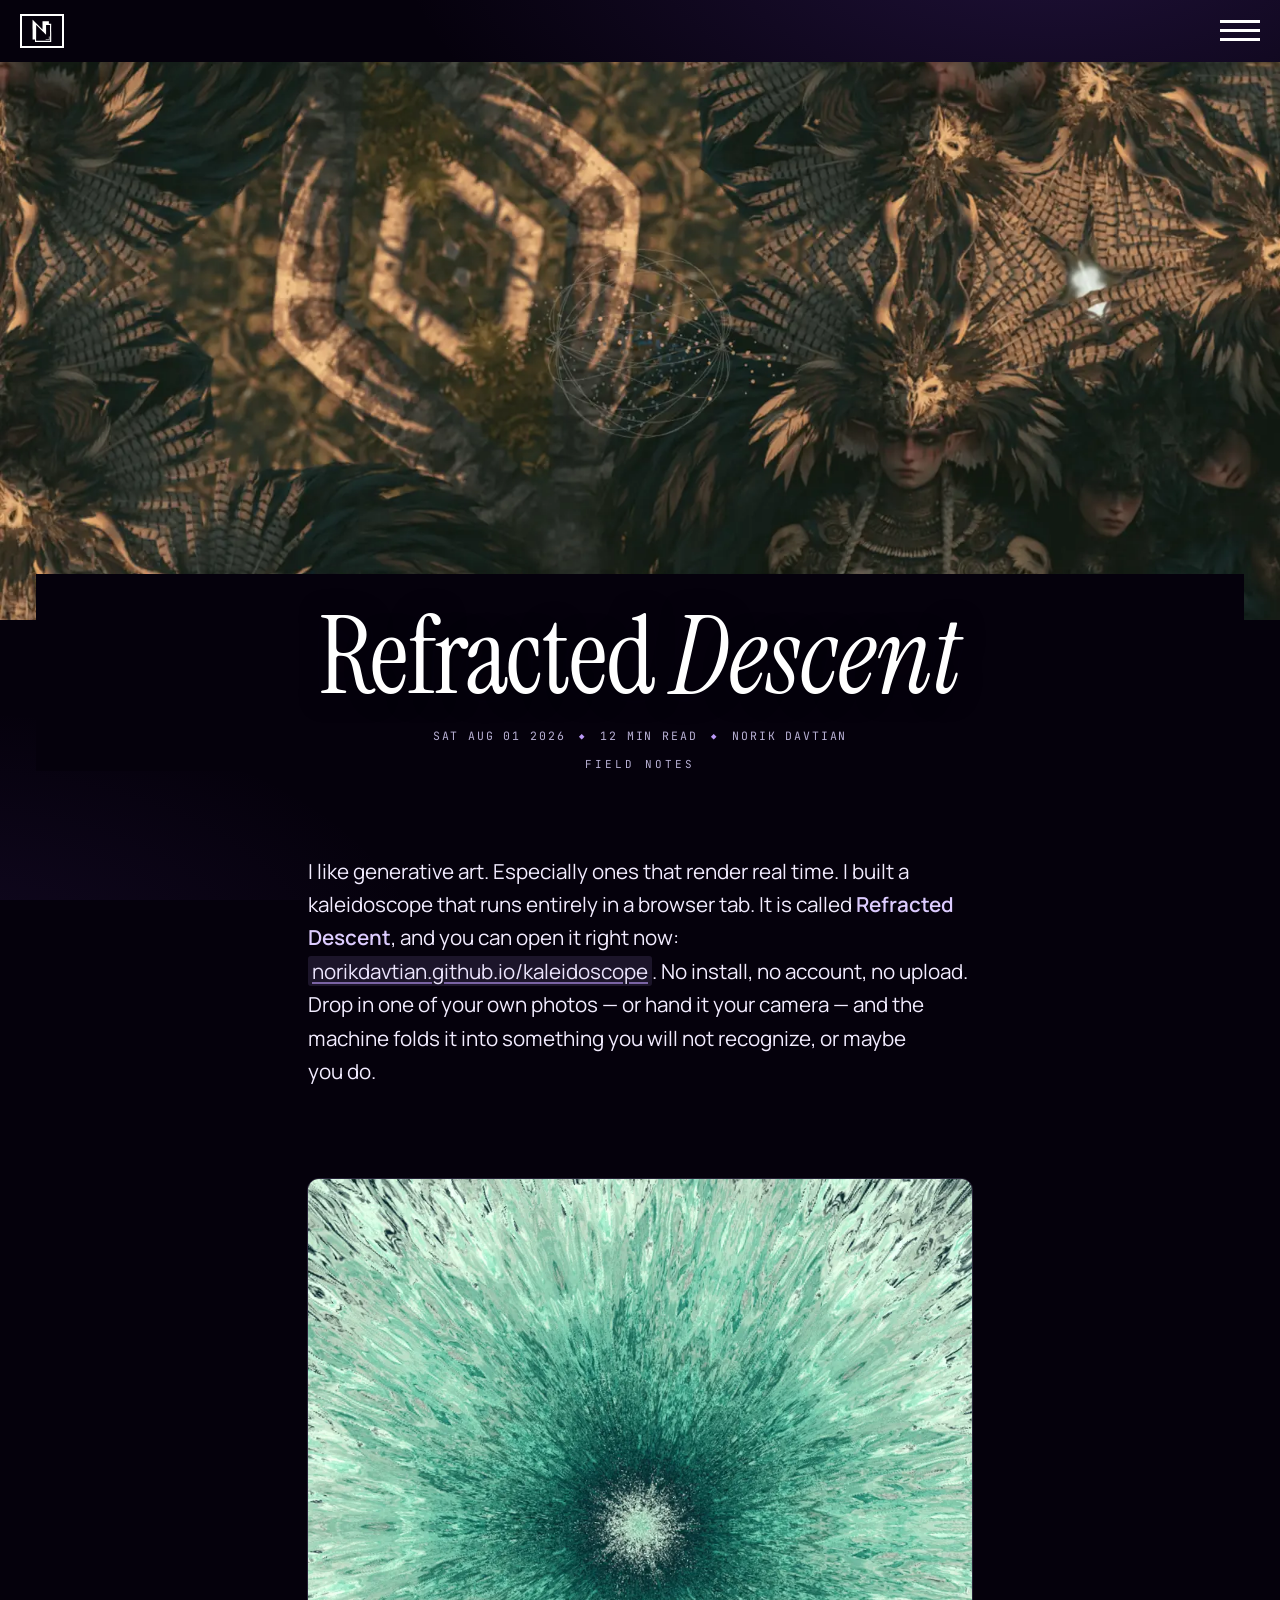
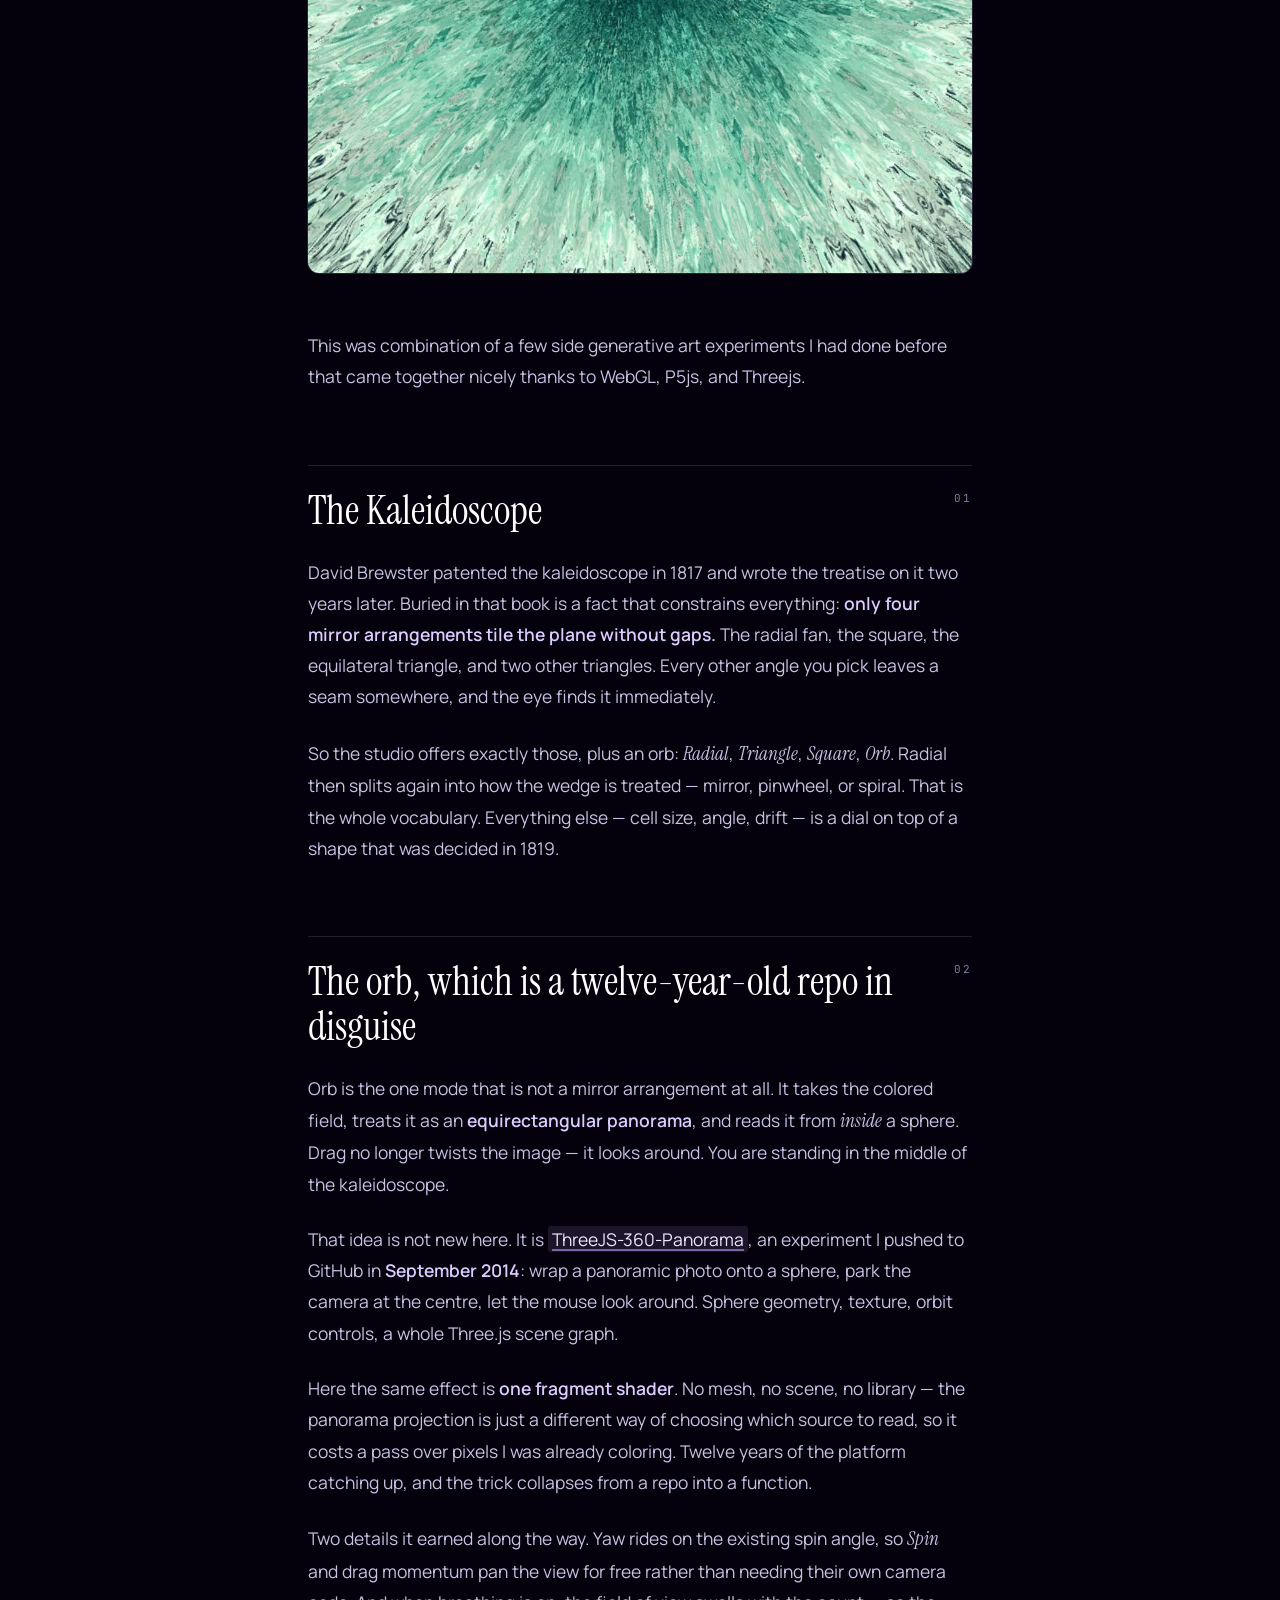
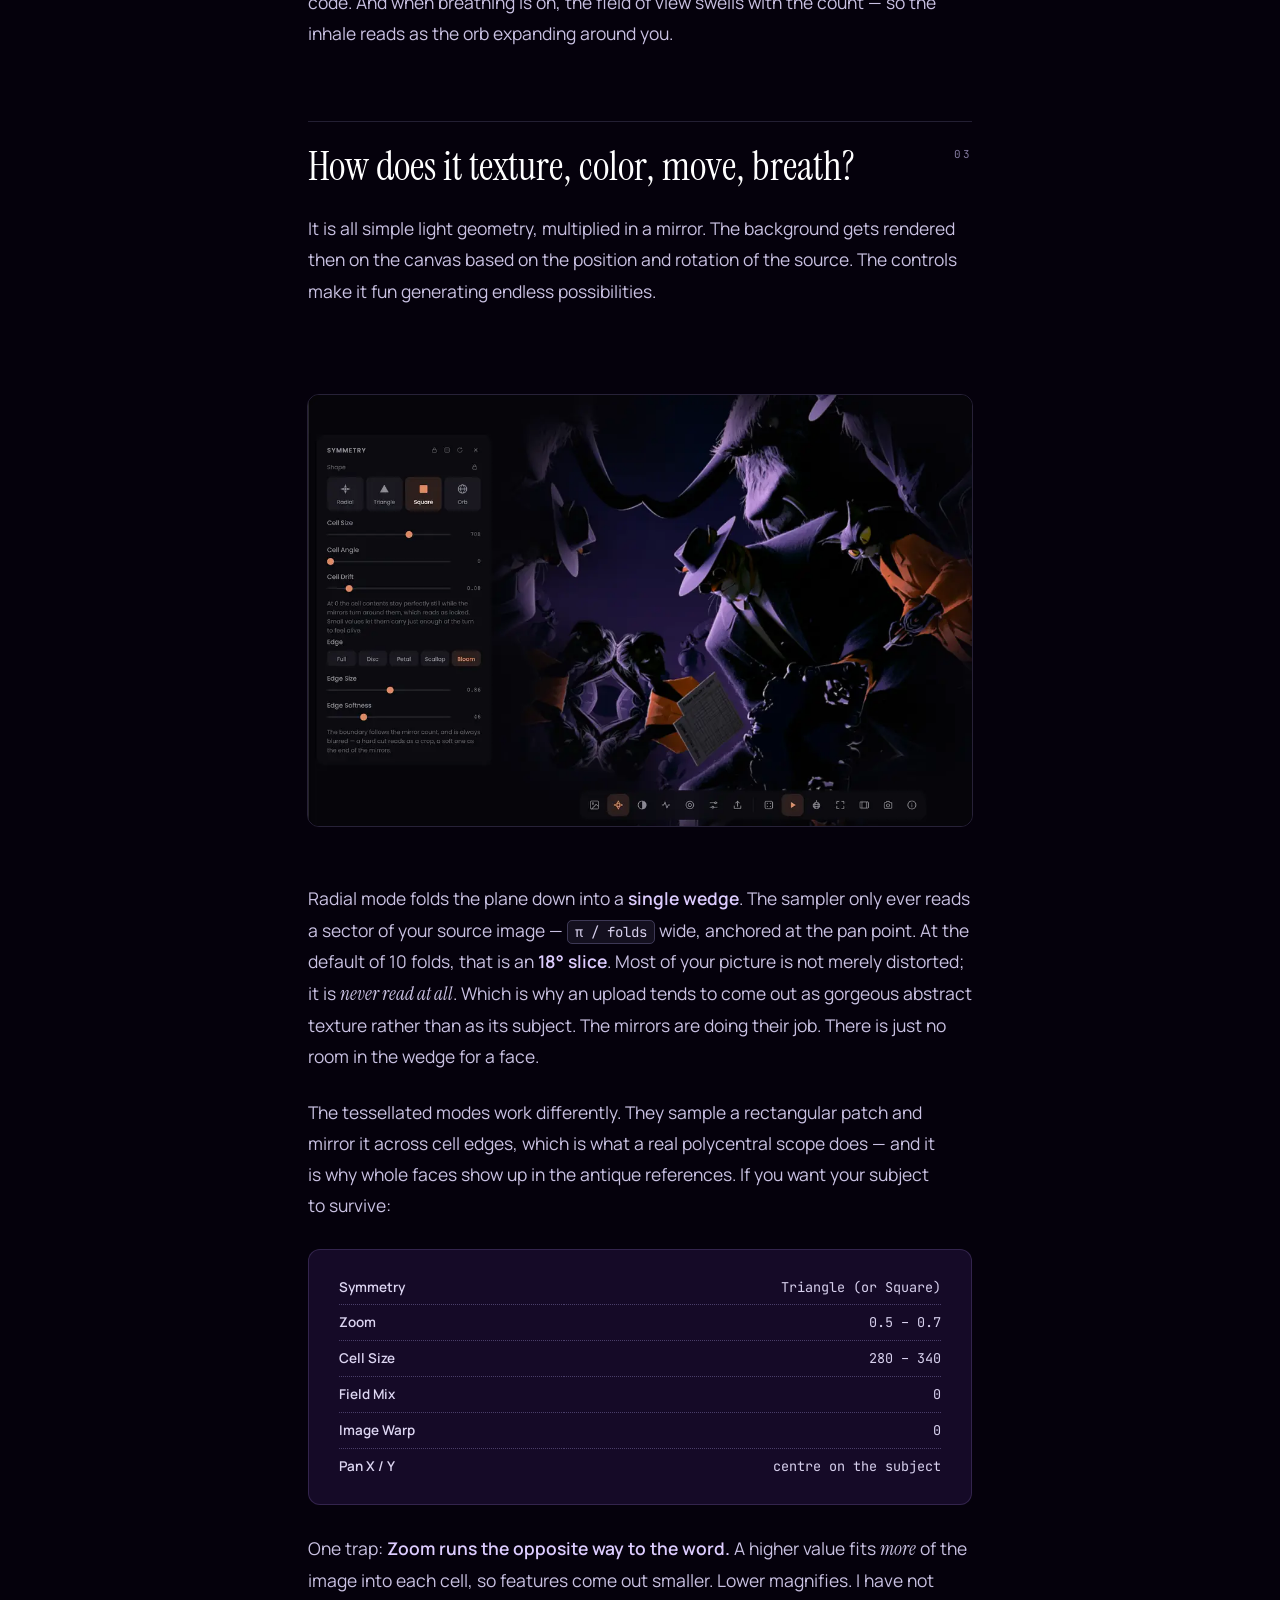
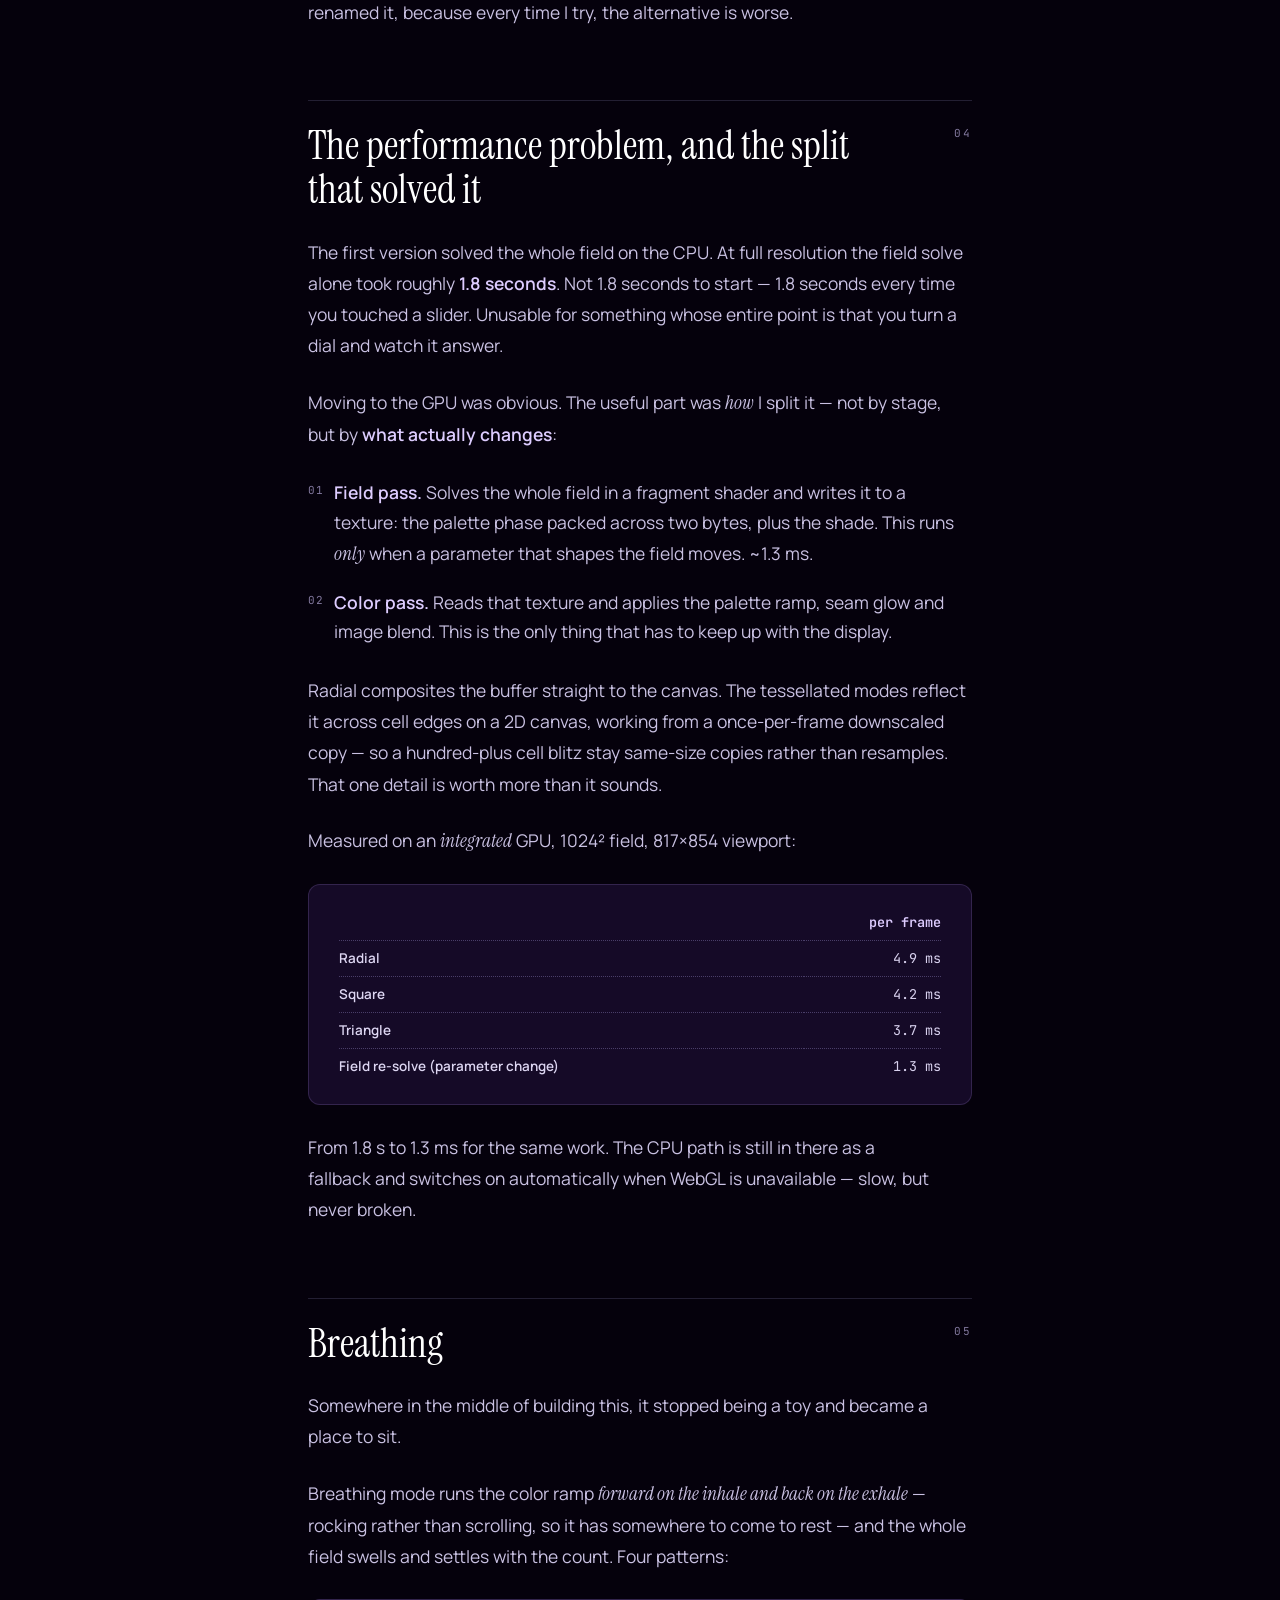
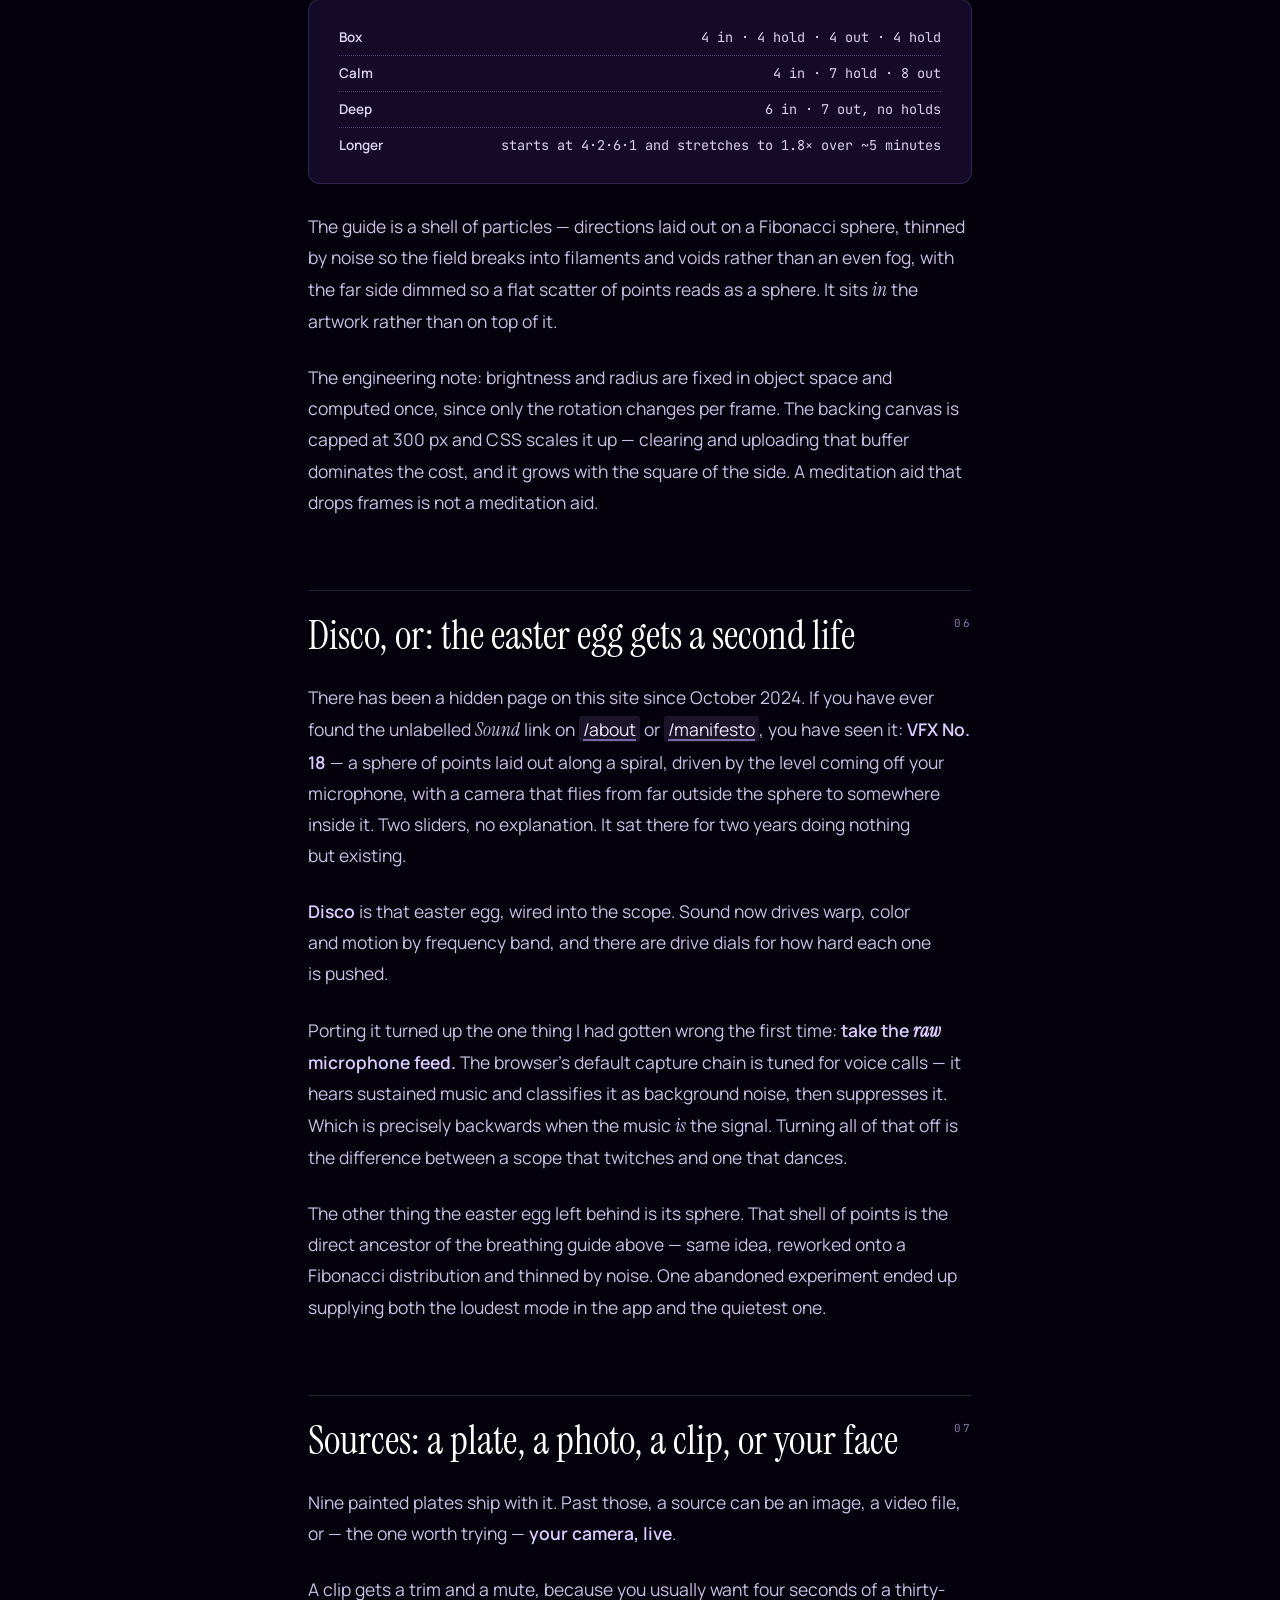
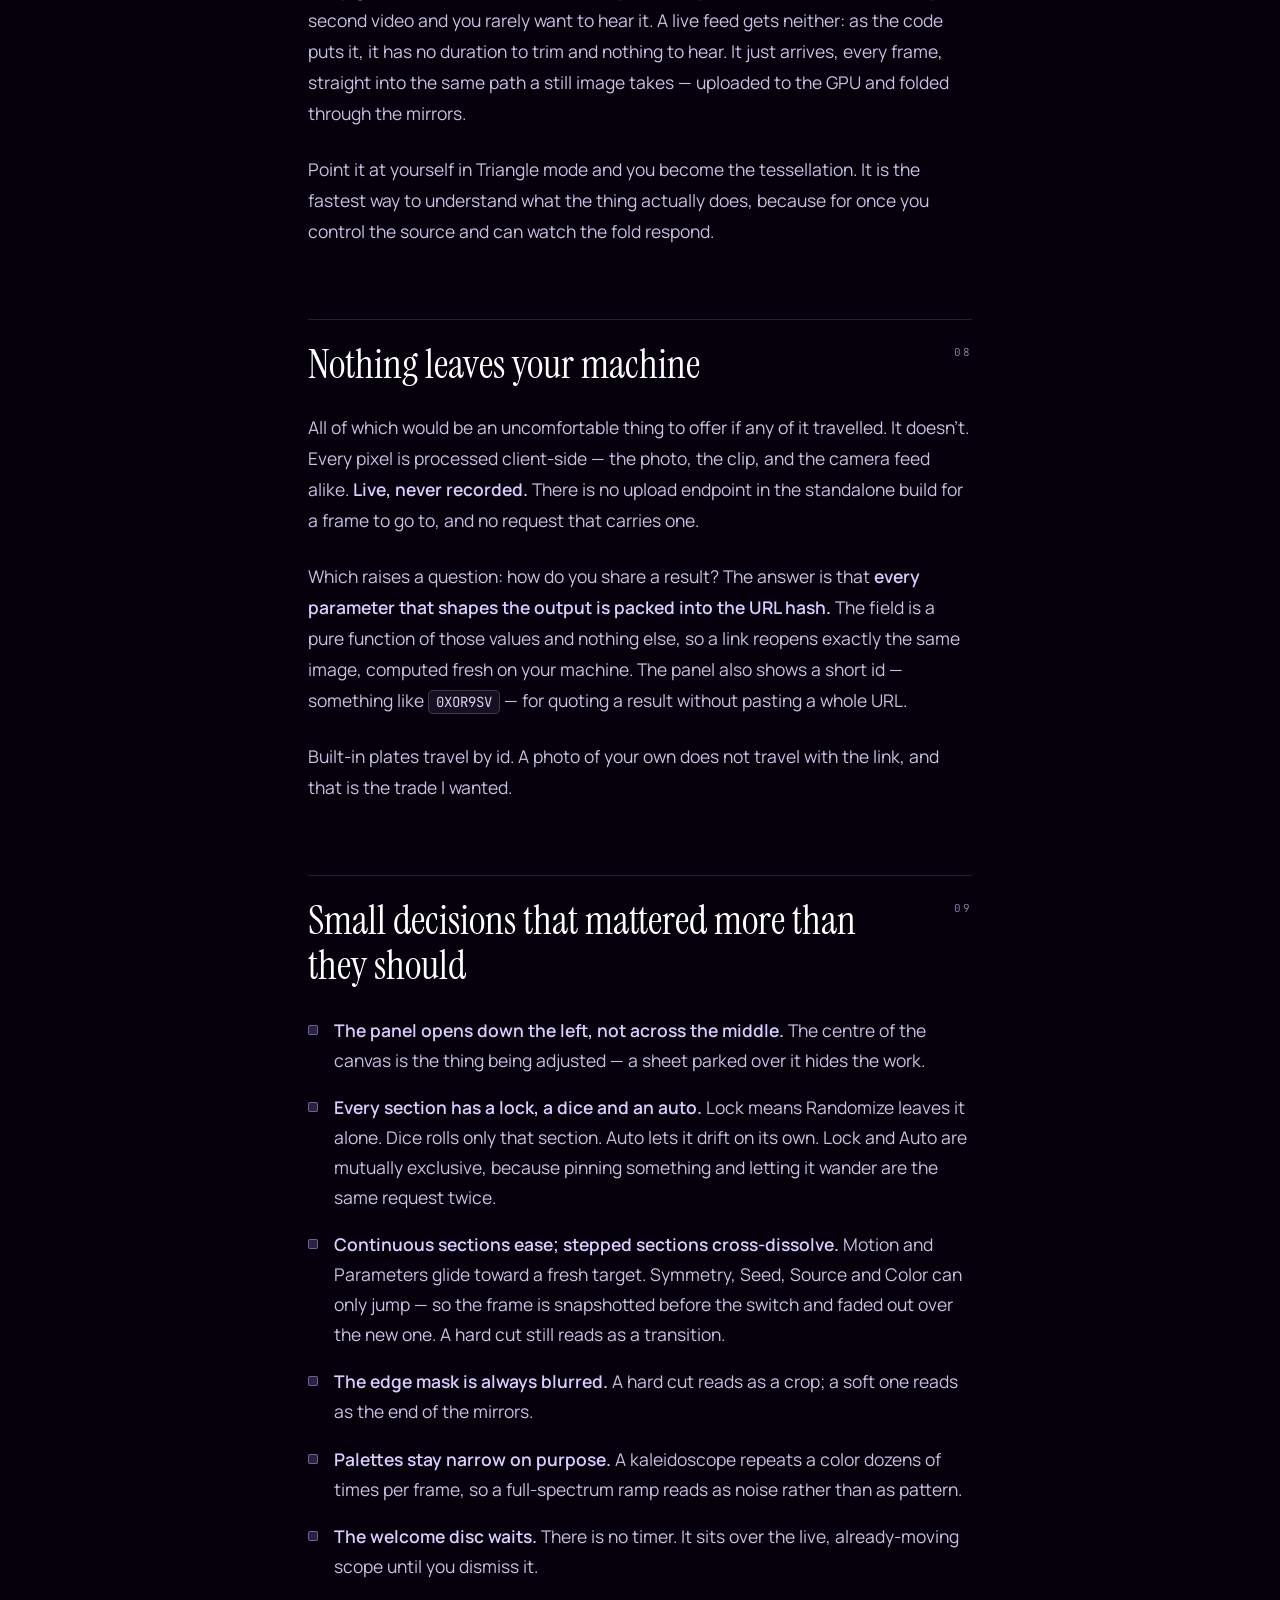
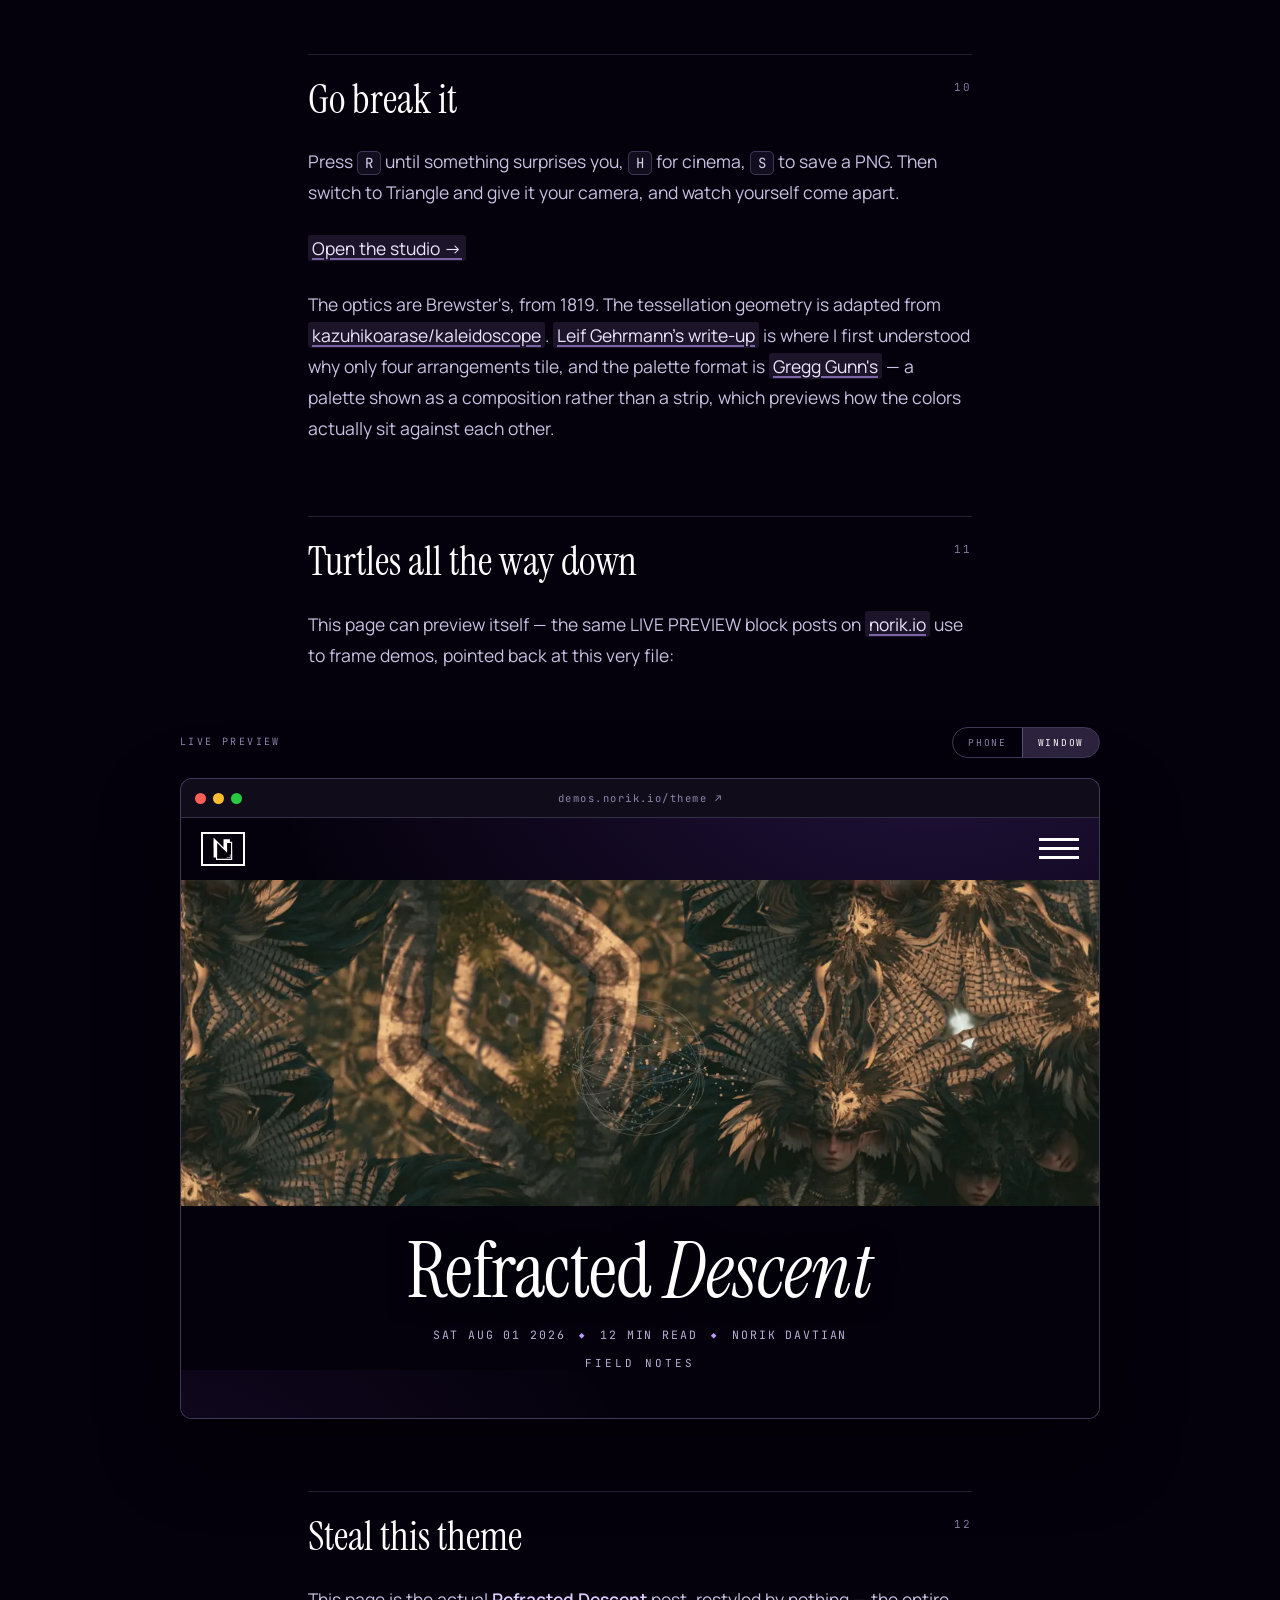
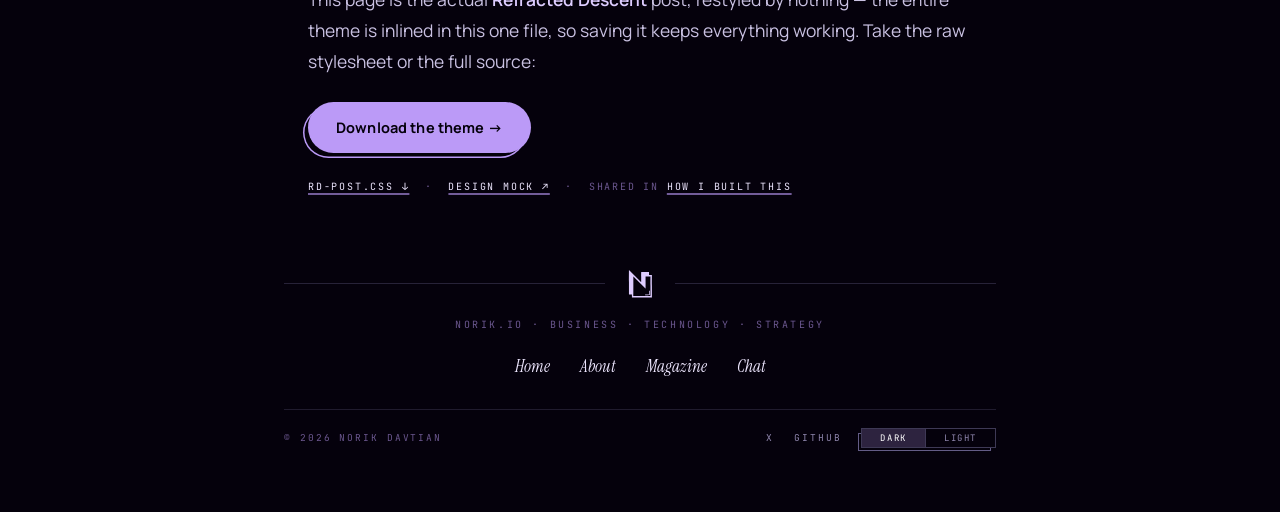
==== commit 088545ba: "theme: add the bundled design mock as standalone.html Co-Authored-By: Claude Fable 5 <noreply@anthro" ====
--- a/theme/index.html
+++ b/theme/index.html
@@ -1063,6 +1063,7 @@
         <p><a class="rd-cta" href="https://github.com/NorikDavtian/norik.io-demos">Download the theme &rarr;</a></p>
         <p style="font-family: var(--tc-mono); font-size: 10px; letter-spacing: 0.18em; text-transform: uppercase; color: var(--faint);">
           <a href="./rd-post.css" download style="background: none; padding: 0;">rd-post.css &darr;</a>
+          &nbsp;&middot;&nbsp; <a href="./standalone.html" style="background: none; padding: 0;">design mock &#8599;</a>
           &nbsp;&middot;&nbsp; shared in <a href="https://norik.io/posts/how-i-built-this" style="background: none; padding: 0;">How I built this</a>
         </p>
       </div>
